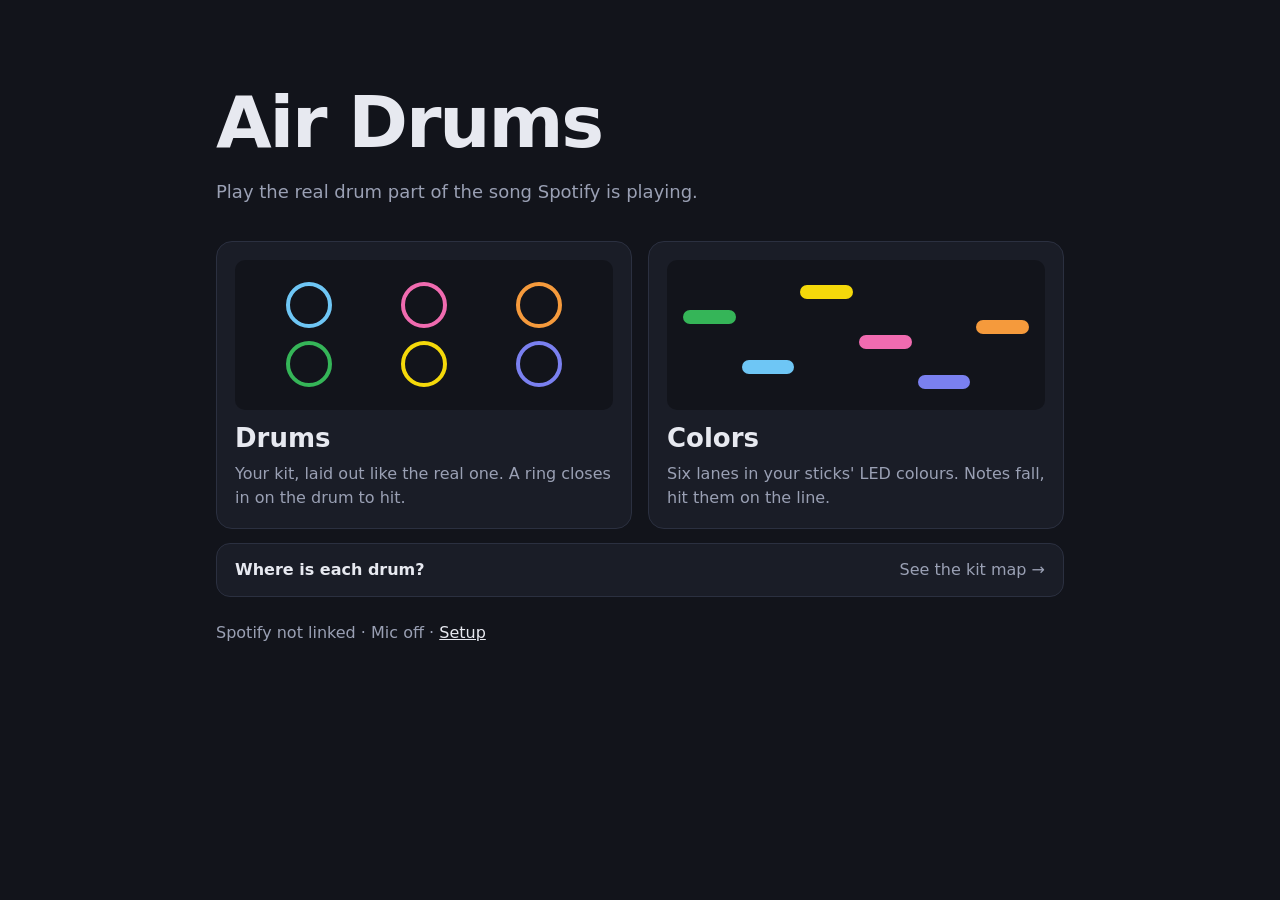
==== index.html @ b58dda04 "Add a kit map page: where each drum is A page (#/map) that shows the six stick zones as two rows of " ====
<!doctype html>
<html lang="en">
<head>
  <meta charset="utf-8">
  <meta name="viewport" content="width=device-width, initial-scale=1">
  <title>Air Drums</title>
  <meta name="description" content="Play the real drum part of the song Spotify is playing, on the Fresh 'n Rebel Air Drums.">
  <link rel="stylesheet" href="css/style.css">
</head>
<body>

<main id="menu" class="view">
  <h1>Air Drums</h1>
  <p class="lead">Play the real drum part of the song Spotify is playing.</p>
  <div class="cards">
    <a class="card" href="#/drums">
      <div class="art art-kit" aria-hidden="true">
        <i style="--c:#6ec6f5"></i><i style="--c:#f06bb0"></i><i style="--c:#f59a3c"></i>
        <i style="--c:#35b558"></i><i style="--c:#f5d90a"></i><i style="--c:#7a80f0"></i>
      </div>
      <h2>Drums</h2>
      <p>Your kit, laid out like the real one. A ring closes in on the drum to hit.</p>
    </a>
    <a class="card" href="#/colors">
      <div class="art art-lanes" aria-hidden="true">
        <i style="--c:#35b558"></i><i style="--c:#6ec6f5"></i><i style="--c:#f5d90a"></i>
        <i style="--c:#f06bb0"></i><i style="--c:#7a80f0"></i><i style="--c:#f59a3c"></i>
      </div>
      <h2>Colors</h2>
      <p>Six lanes in your sticks' LED colours. Notes fall, hit them on the line.</p>
    </a>
  </div>
  <a class="maplink" href="#/map"><b>Where is each drum?</b><span>See the kit map →</span></a>
  <p class="status"><span id="menuSpotify"></span> · <span id="menuMic"></span> · <a href="#/setup">Setup</a></p>
</main>

<main id="play" class="view" hidden>
  <header class="bar">
    <a class="back" href="#/">← Menu</a>
    <div class="song">
      <img id="art" alt="" hidden>
      <div><b id="title">No song yet</b><span id="artist"></span></div>
    </div>
    <div class="tools">
      <label>Chart <select id="chartPick" disabled></select></label>
      <label>Level <select id="difficulty" disabled></select></label>
      <span class="nudge" title="Move the notes earlier or later. Keys: [ and ]">
        Sync <button id="offDown" type="button" aria-label="Notes earlier">−</button>
        <output id="offset">0 ms</output>
        <button id="offUp" type="button" aria-label="Notes later">+</button>
      </span>
      <button id="listen" type="button" title="Listens to the song through the mic and lines the notes up with it">Sync by ear</button>
      <button id="restart" type="button">Restart</button>
      <button id="micBtn" type="button">Mic off</button>
    </div>
  </header>
  <div class="strip">
    <div class="lyrics"><p id="line"></p><p id="nextLine"></p></div>
    <div class="hud">
      <div id="score">0</div>
      <div id="combo"></div>
      <div id="acc"></div>
    </div>
  </div>
  <div class="stage">
    <canvas id="stage"></canvas>
    <p id="notice" class="notice" hidden></p>
    <form id="manual" class="manual" hidden>
      <p>Spotify isn't linked, so type a song and start the clock yourself. <a href="#/setup">Link Spotify</a> to have it follow along.</p>
      <div class="row"><input id="q" placeholder="song and artist" autocomplete="off" required><button>Find chart</button></div>
      <ul id="results"></ul>
    </form>
  </div>
  <footer class="keys">
    <span>Test keys: <kbd>Q</kbd> <kbd>W</kbd> <kbd>E</kbd> top row, <kbd>A</kbd> <kbd>S</kbd> <kbd>D</kbd> bottom row, <kbd>Z</kbd> left foot, <kbd>Space</kbd> right foot</span>
    <span><kbd>[</kbd> <kbd>]</kbd> sync</span>
    <span>Left foot flat = closed hi-hat, raised = open</span>
    <a href="#/map">Kit map</a>
    <span id="manualKeys" hidden><kbd>Enter</kbd> start / pause · <kbd>←</kbd> <kbd>→</kbd> 5 s · <kbd>Home</kbd> start over</span>
  </footer>
</main>

<main id="map" class="view" hidden>
  <a class="back" href="#/">← Menu</a>
  <h1>Kit map</h1>
  <p class="lead">Six zones in the air in front of you, two rows of three, and one pedal under each foot. The LED on the stick shows the colour of the zone it's pointing at.</p>

  <div class="mapwrap">
    <svg class="mapmain" viewBox="0 0 630 420" role="img" aria-label="The six stick zones in two rows of three, with the two foot pedals below">
      <text class="m-soft m-left" x="12" y="106.0">Stick up</text>
      <text class="m-tiny m-left" x="12" y="126.0">raised about 30°</text>
      <text class="m-soft m-left" x="12" y="230.0">Stick low</text>
      <text class="m-tiny m-left" x="12" y="250.0">pointing ahead</text>
      <text class="m-soft m-left" x="12" y="356">Feet</text>
      <text class="m-head" x="223.0" y="30">Left</text>
      <text class="m-soft" x="223.0" y="50">60° wide</text>
      <text class="m-head" x="381.0" y="30">Middle</text>
      <text class="m-soft" x="381.0" y="50">60° wide</text>
      <text class="m-head" x="539.0" y="30">Right</text>
      <text class="m-soft" x="539.0" y="50">60° wide</text>
      <g style="--c:#6ec6f5">
        <rect class="m-zone" x="150" y="64" width="146" height="112" rx="16"/>
        <text class="m-name" x="223.0" y="114">Crash</text>
        <circle class="m-led" cx="185.0" cy="141" r="6"/>
        <text class="m-soft m-left" x="197.0" y="146">light blue LED</text>
      </g>
      <g style="--c:#f06bb0">
        <rect class="m-zone" x="308" y="64" width="146" height="112" rx="16"/>
        <text class="m-name" x="381.0" y="114">Tom 2</text>
        <circle class="m-led" cx="343.0" cy="141" r="6"/>
        <text class="m-soft m-left" x="355.0" y="146">pink LED</text>
      </g>
      <g style="--c:#f59a3c">
        <rect class="m-zone" x="466" y="64" width="146" height="112" rx="16"/>
        <text class="m-name" x="539.0" y="114">Ride</text>
        <circle class="m-led" cx="501.0" cy="141" r="6"/>
        <text class="m-soft m-left" x="513.0" y="146">orange LED</text>
      </g>
      <g style="--c:#35b558">
        <rect class="m-zone" x="150" y="188" width="146" height="112" rx="16"/>
        <text class="m-name" x="223.0" y="238">Hi-Hat</text>
        <circle class="m-led" cx="185.0" cy="265" r="6"/>
        <text class="m-soft m-left" x="197.0" y="270">green LED</text>
      </g>
      <g style="--c:#f5d90a">
        <rect class="m-zone" x="308" y="188" width="146" height="112" rx="16"/>
        <text class="m-name" x="381.0" y="238">Snare</text>
        <circle class="m-led" cx="343.0" cy="265" r="6"/>
        <text class="m-soft m-left" x="355.0" y="270">yellow LED</text>
      </g>
      <g style="--c:#7a80f0">
        <rect class="m-zone" x="466" y="188" width="146" height="112" rx="16"/>
        <text class="m-name" x="539.0" y="238">Floor Drum</text>
        <circle class="m-led" cx="501.0" cy="265" r="6"/>
        <text class="m-soft m-left" x="513.0" y="270">purple LED</text>
      </g>
      <g style="--c:#35b558">
        <rect class="m-zone" x="150" y="326" width="225.0" height="62" rx="31"/>
        <text class="m-name m-small" x="262.5" y="353">Hi-hat pedal</text>
        <text class="m-soft" x="262.5" y="373">left foot</text>
      </g>
      <g style="--c:#e9e9ee">
        <rect class="m-zone" x="387.0" y="326" width="225.0" height="62" rx="31"/>
        <text class="m-name m-small" x="499.5" y="353">Bass drum</text>
        <text class="m-soft" x="499.5" y="373">right foot</text>
      </g>
      <text class="m-tiny" x="381.0" y="414">You stand here, facing the middle column.</text>
    </svg>

    <div class="mapside">
      <figure>
        <svg viewBox="0 0 240 170" role="img" aria-label="Side view: the stick low for the bottom row, raised about 30 degrees for the top row">
          <line class="m-stick" x1="34" y1="128" x2="204" y2="128"/>
          <line class="m-stick" x1="34" y1="128" x2="181" y2="43"/>
          <path class="m-arc" d="M 114 128 A 80 80 0 0 0 103.3 88"/>
          <text class="m-soft" x="132" y="110">30°</text>
          <circle class="m-you" cx="34" cy="128" r="7"/>
          <text class="m-tiny m-left" x="140" y="34">top row</text>
          <text class="m-tiny m-left" x="150" y="150">bottom row</text>
        </svg>
        <figcaption>From the side. Same spot, stick up or low.</figcaption>
      </figure>
      <figure>
        <svg viewBox="0 0 240 150" role="img" aria-label="Top view: left, middle and right, each 60 degrees wide">
          <path class="m-sector" style="--c:#35b558" d="M120 132 L20 132 A100 100 0 0 1 70 45.4 Z"/>
          <path class="m-sector" style="--c:#f5d90a" d="M120 132 L70 45.4 A100 100 0 0 1 170 45.4 Z"/>
          <path class="m-sector" style="--c:#7a80f0" d="M120 132 L170 45.4 A100 100 0 0 1 220 132 Z"/>
          <text class="m-soft" x="62" y="106">left</text>
          <text class="m-soft" x="120" y="78">middle</text>
          <text class="m-soft" x="178" y="106">right</text>
          <circle class="m-you" cx="120" cy="132" r="7"/>
        </svg>
        <figcaption>From above. Three slices, 60° each.</figcaption>
      </figure>
    </div>
  </div>

  <ul class="mapnotes">
    <li><b>Red LED</b> means the stick is out of range. Bring it back into one of the six zones.</li>
    <li><b>Left foot</b> is the hi-hat pedal. Putting it down plays the hi-hat. Where it rests changes the stick's Hi-Hat zone: foot flat is a closed hi-hat, foot raised is an open one.</li>
    <li><b>Right foot</b> is the bass drum. Raise it, then put it down flat.</li>
    <li>The <a href="#/drums">Drums</a> page uses this same layout. The <a href="#/colors">Colors</a> page uses the LED colours.</li>
  </ul>
</main>

<main id="setup" class="view" hidden>
  <a class="back" href="#/">← Menu</a>
  <h1>Setup</h1>

  <section>
    <h2>1. Spotify</h2>
    <p>Spotify only lets a hobby app have a few users, so you use your own free app (the one you made for minitype works).</p>
    <ol>
      <li>Open <a href="https://developer.spotify.com/dashboard" target="_blank" rel="noopener">developer.spotify.com/dashboard</a> and open your app (or create one, Web API).</li>
      <li>Add this redirect URI to it: <code id="redirect"></code> <button id="copyRedirect" type="button">Copy</button></li>
      <li>Paste the app's client ID here:</li>
    </ol>
    <div class="row">
      <input id="clientId" placeholder="spotify client id" autocomplete="off" spellcheck="false">
      <button id="link" type="button">Link Spotify</button>
      <button id="unlink" type="button" hidden>Unlink</button>
    </div>
    <p id="spotifyState" class="state"></p>
  </section>

  <section>
    <h2>2. Microphone</h2>
    <p>The sticks only talk to the speaker, so the site listens for your hits. Put the mic near the Air Drums speaker.</p>
    <div class="row"><button id="micToggle" type="button">Turn mic on</button><span id="micState" class="state"></span></div>
    <div class="meter" aria-hidden="true"><div id="level"></div><div id="mark"></div></div>
    <label class="slider">Only sounds louder than this count as hits
      <input id="threshold" type="range" min="-60" max="-5" step="1">
      <output id="thresholdOut"></output>
    </label>
    <p id="lastHit" class="state">Hit a drum to see how loud it comes in.</p>
    <p class="hint">Music from the same speaker also reaches the mic. Turn the music down until it stays under the line and only your hits go over it, or play the music on headphones.</p>
  </section>

  <section>
    <h2>3. Teach it your drums <span class="soft">(optional)</span></h2>
    <p>Without this it scores your timing. With it, it also checks you hit the right drum. Pick a drum, then hit it 4 times.</p>
    <div id="teach" class="teach"></div>
    <div class="row"><button id="forget" type="button">Forget all</button><span id="teachState" class="state"></span></div>
  </section>
</main>

<script type="module" src="js/main.js"></script>
</body>
</html>
---- css/style.css ----
:root {
  --bg: #12141b;
  --panel: #1a1d27;
  --line: #2b3040;
  --text: #e7e9f0;
  --soft: #9aa0b4;
  --accent: #f5d90a;
  color-scheme: dark;
}

* { box-sizing: border-box; }

html, body { height: 100%; }

body {
  margin: 0;
  background: var(--bg);
  color: var(--text);
  font: 16px/1.5 system-ui, -apple-system, "Segoe UI", sans-serif;
}

a { color: var(--text); }
h1, h2 { line-height: 1.15; margin: 0; text-wrap: balance; }
p { margin: 0; }
[hidden] { display: none !important; }

button, select, input {
  font: inherit;
  color: var(--text);
  background: var(--panel);
  border: 1px solid var(--line);
  border-radius: 8px;
  padding: 6px 12px;
}
button { cursor: pointer; }
button:hover, select:hover { border-color: var(--soft); }
button:disabled, select:disabled { opacity: 0.45; cursor: default; }
button.on { background: var(--accent); border-color: var(--accent); color: #14151a; }
:focus-visible { outline: 2px solid var(--accent); outline-offset: 2px; }

kbd {
  font: 12px ui-monospace, Consolas, monospace;
  border: 1px solid var(--line);
  border-bottom-width: 2px;
  border-radius: 5px;
  padding: 1px 6px;
  background: var(--panel);
}

code {
  font: 14px ui-monospace, Consolas, monospace;
  background: var(--panel);
  border: 1px solid var(--line);
  border-radius: 6px;
  padding: 2px 8px;
  overflow-wrap: anywhere;
}

.back { text-decoration: none; color: var(--soft); white-space: nowrap; }
.back:hover { color: var(--text); }
.soft { color: var(--soft); font-weight: 400; }

/* ---- menu ---- */

#menu {
  min-height: 100%;
  max-width: 880px;
  margin: 0 auto;
  padding: 9vh 16px 40px;
  display: flex;
  flex-direction: column;
  gap: 14px;
}
#menu h1 { font-size: clamp(40px, 8vw, 72px); letter-spacing: -0.03em; }
.lead { color: var(--soft); font-size: 18px; }

.cards {
  display: grid;
  grid-template-columns: repeat(auto-fit, minmax(260px, 1fr));
  gap: 16px;
  margin-top: 22px;
}
.card {
  display: flex;
  flex-direction: column;
  gap: 8px;
  padding: 18px;
  background: var(--panel);
  border: 1px solid var(--line);
  border-radius: 16px;
  text-decoration: none;
  transition: border-color 0.15s, transform 0.15s;
}
.card:hover { border-color: var(--soft); transform: translateY(-2px); }
.card h2 { font-size: 26px; }
.card p { color: var(--soft); }

.art {
  height: 150px;
  border-radius: 10px;
  background: var(--bg);
  margin-bottom: 6px;
  display: grid;
  padding: 16px;
}
.art-kit { grid-template-columns: repeat(3, 1fr); place-items: center; }
.art-kit i { width: 46px; height: 46px; border-radius: 50%; border: 4px solid var(--c); }
.art-lanes { grid-template-columns: repeat(6, 1fr); gap: 6px; align-items: end; }
.art-lanes i { height: 14px; border-radius: 7px; background: var(--c); }
.art-lanes i:nth-child(1) { margin-bottom: 70px; }
.art-lanes i:nth-child(2) { margin-bottom: 20px; }
.art-lanes i:nth-child(3) { margin-bottom: 95px; }
.art-lanes i:nth-child(4) { margin-bottom: 45px; }
.art-lanes i:nth-child(5) { margin-bottom: 5px; }
.art-lanes i:nth-child(6) { margin-bottom: 60px; }

.maplink {
  display: flex;
  flex-wrap: wrap;
  justify-content: space-between;
  gap: 4px 16px;
  padding: 14px 18px;
  background: var(--panel);
  border: 1px solid var(--line);
  border-radius: 14px;
  text-decoration: none;
}
.maplink:hover { border-color: var(--soft); }
.maplink span { color: var(--soft); }

.status { color: var(--soft); margin-top: 10px; }

/* ---- kit map ---- */

#map { max-width: 980px; margin: 0 auto; padding: 24px 16px 60px; display: flex; flex-direction: column; gap: 16px; }
#map h1 { font-size: 40px; }
.mapwrap {
  display: flex;
  flex-wrap: wrap;
  gap: 16px;
  align-items: flex-start;
  background: var(--panel);
  border: 1px solid var(--line);
  border-radius: 16px;
  padding: 16px;
}
.mapmain { flex: 3 1 420px; min-width: 0; height: auto; }
.mapside { flex: 1 1 200px; display: flex; flex-wrap: wrap; gap: 12px; }
.mapside figure { margin: 0; flex: 1 1 180px; background: var(--bg); border-radius: 12px; padding: 10px; }
.mapside svg { width: 100%; height: auto; display: block; }
.mapside figcaption { color: var(--soft); font-size: 13px; text-align: center; text-wrap: balance; }
.mapnotes { margin: 0; padding-left: 20px; display: flex; flex-direction: column; gap: 6px; color: var(--soft); }
.mapnotes b { color: var(--text); }

#map svg text { font-family: system-ui, -apple-system, "Segoe UI", sans-serif; text-anchor: middle; }
#map svg .m-left { text-anchor: start; }
.m-zone { fill: color-mix(in srgb, var(--c) 14%, var(--bg)); stroke: var(--c); stroke-width: 3; }
.m-name { fill: var(--text); font-size: 20px; font-weight: 700; }
.m-small { font-size: 17px; }
.m-head { fill: var(--text); font-size: 16px; font-weight: 600; }
.m-soft { fill: var(--soft); font-size: 14px; }
.m-tiny { fill: var(--soft); font-size: 12px; }
.m-led { fill: var(--c); }
.m-stick { stroke: var(--text); stroke-width: 5; stroke-linecap: round; }
.m-arc { fill: none; stroke: var(--accent); stroke-width: 2; }
.m-you { fill: var(--accent); }
.m-sector { fill: color-mix(in srgb, var(--c) 22%, var(--bg)); stroke: var(--line); stroke-width: 1.5; }

/* ---- play ---- */

#play { height: 100%; display: flex; flex-direction: column; }

.bar {
  display: flex;
  flex-wrap: wrap;
  align-items: center;
  gap: 8px 18px;
  padding: 10px 16px;
  border-bottom: 1px solid var(--line);
}
.song { display: flex; align-items: center; gap: 10px; min-width: 0; flex: 1 1 200px; }
.song img { width: 40px; height: 40px; border-radius: 6px; }
.song div { display: flex; flex-direction: column; min-width: 0; line-height: 1.25; }
.song b, .song span { white-space: nowrap; overflow: hidden; text-overflow: ellipsis; }
.song span { color: var(--soft); font-size: 14px; }

.tools { display: flex; flex-wrap: wrap; align-items: center; gap: 8px 12px; font-size: 14px; }
.tools label { color: var(--soft); display: flex; align-items: center; gap: 6px; }
.tools select { max-width: 210px; }
.nudge { color: var(--soft); display: flex; align-items: center; gap: 6px; }
.nudge button { padding: 4px 10px; }
.nudge output { color: var(--text); min-width: 66px; text-align: center; font-variant-numeric: tabular-nums; }

.stage { position: relative; flex: 1; min-height: 0; }
#stage { position: absolute; inset: 0; width: 100%; height: 100%; display: block; }

.strip {
  display: flex;
  justify-content: space-between;
  align-items: flex-start;
  gap: 16px;
  min-height: 76px;
  padding: 10px 16px 0;
}

.hud { text-align: right; font-variant-numeric: tabular-nums; white-space: nowrap; }
#score { font-size: 34px; font-weight: 700; line-height: 1; }
#combo { color: var(--accent); font-weight: 600; display: inline; margin-right: 10px; }
#acc { color: var(--soft); font-size: 14px; display: inline; }

.lyrics { min-width: 0; }
#line { font-size: 20px; font-weight: 600; white-space: nowrap; overflow: hidden; text-overflow: ellipsis; }
#nextLine { color: var(--soft); font-size: 15px; white-space: nowrap; overflow: hidden; text-overflow: ellipsis; }

.notice {
  position: absolute;
  left: 50%;
  top: 42%;
  transform: translate(-50%, -50%);
  max-width: min(90%, 560px);
  padding: 12px 18px;
  background: var(--panel);
  border: 1px solid var(--line);
  border-radius: 12px;
  text-align: center;
  text-wrap: balance;
}

.manual {
  position: absolute;
  left: 50%;
  top: 14%;
  transform: translateX(-50%);
  width: min(92%, 560px);
  padding: 16px;
  background: var(--panel);
  border: 1px solid var(--line);
  border-radius: 14px;
  display: flex;
  flex-direction: column;
  gap: 10px;
}
.manual p { color: var(--soft); font-size: 14px; }
.manual ul { list-style: none; margin: 0; padding: 0; display: flex; flex-direction: column; gap: 6px; max-height: 40vh; overflow: auto; }
.manual li button { width: 100%; text-align: left; }
.manual li small { color: var(--soft); }

.row { display: flex; flex-wrap: wrap; align-items: center; gap: 8px; }
.row input { flex: 1 1 220px; min-width: 0; }

.keys {
  display: flex;
  flex-wrap: wrap;
  gap: 4px 22px;
  padding: 8px 16px;
  border-top: 1px solid var(--line);
  color: var(--soft);
  font-size: 13px;
}

/* ---- setup ---- */

#setup { max-width: 720px; margin: 0 auto; padding: 24px 16px 60px; display: flex; flex-direction: column; gap: 18px; }
#setup h1 { font-size: 40px; }
#setup section {
  background: var(--panel);
  border: 1px solid var(--line);
  border-radius: 14px;
  padding: 18px;
  display: flex;
  flex-direction: column;
  gap: 10px;
}
#setup section input, #setup section button { background: var(--bg); }
#setup h2 { font-size: 20px; }
#setup ol { margin: 0; padding-left: 20px; display: flex; flex-direction: column; gap: 6px; }
.state { color: var(--soft); font-size: 14px; }
.hint { color: var(--soft); font-size: 14px; }

.meter { position: relative; height: 14px; background: var(--bg); border: 1px solid var(--line); border-radius: 7px; overflow: hidden; }
#level { height: 100%; width: 0; background: #35b558; transition: width 0.06s linear; }
#mark { position: absolute; top: 0; bottom: 0; width: 2px; background: var(--accent); }
.slider { display: grid; grid-template-columns: 1fr auto; gap: 4px 10px; align-items: center; font-size: 14px; color: var(--soft); }
.slider input { grid-column: 1; padding: 0; }
.slider output { color: var(--text); font-variant-numeric: tabular-nums; }

.teach { display: flex; flex-wrap: wrap; gap: 8px; }
.teach button { border-left: 6px solid var(--c); display: flex; align-items: center; gap: 8px; }
.teach button.done::after { content: "✓"; color: #35b558; }
.teach button.busy { border-color: var(--accent); border-left-color: var(--c); }

@media (prefers-reduced-motion: reduce) {
  .card, #level { transition: none; }
}
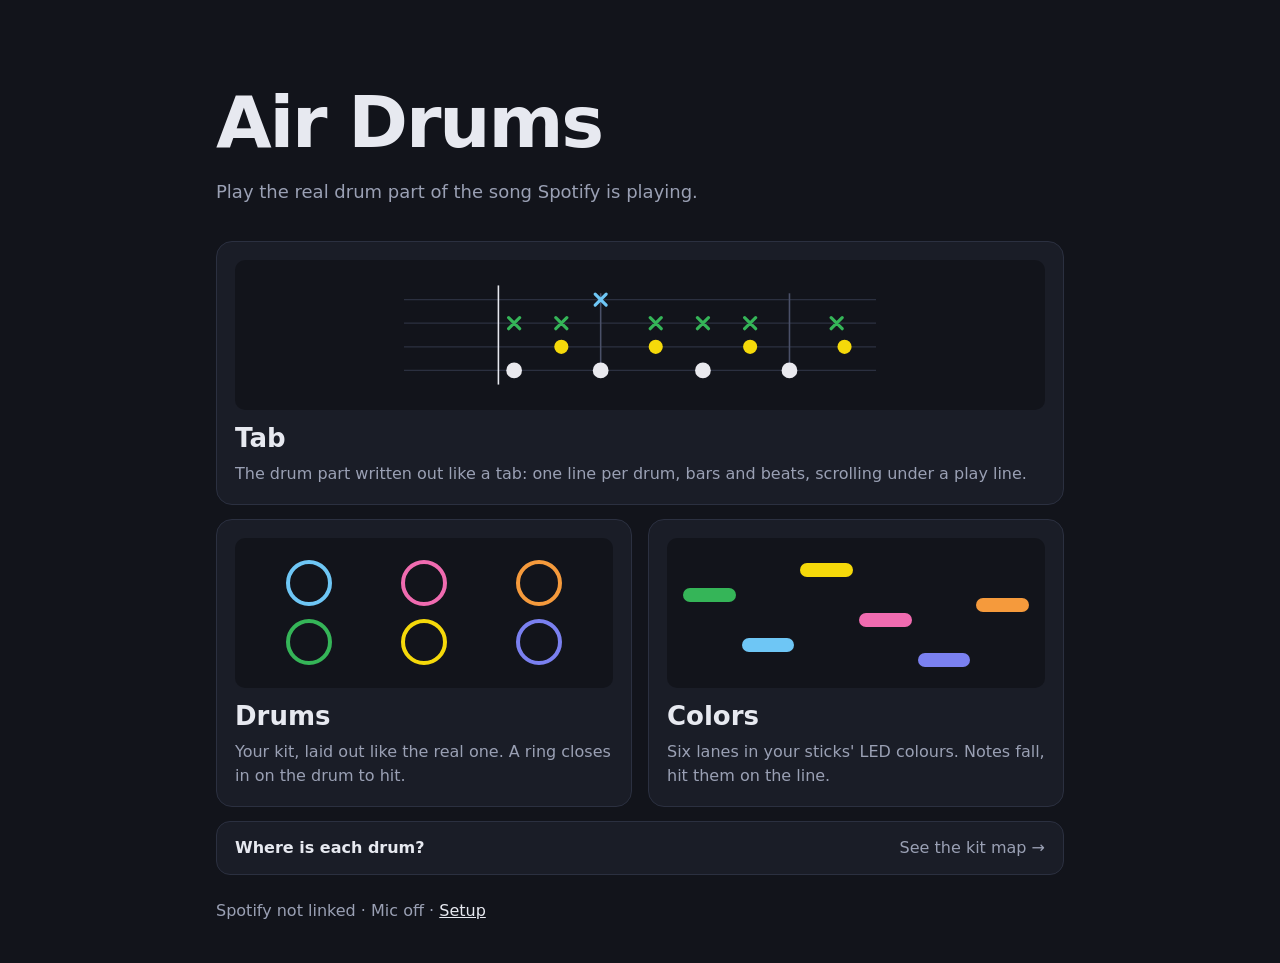
==== commit 18131b97: "Add the Tab page and make it the main mode A scrolling drum tab: one line per drum (crash, ride, hi-" ====
--- a/index.html
+++ b/index.html
@@ -12,6 +12,24 @@
 <main id="menu" class="view">
   <h1>Air Drums</h1>
   <p class="lead">Play the real drum part of the song Spotify is playing.</p>
+  <a class="card card-main" href="#/tab">
+    <svg class="art art-tab" viewBox="0 0 600 150" aria-hidden="true">
+      <g stroke="#2b3040" stroke-width="1.5">
+        <line x1="0" y1="30" x2="600" y2="30"/><line x1="0" y1="60" x2="600" y2="60"/>
+        <line x1="0" y1="90" x2="600" y2="90"/><line x1="0" y1="120" x2="600" y2="120"/>
+      </g>
+      <g stroke="#4a5068" stroke-width="2"><line x1="250" y1="22" x2="250" y2="128"/><line x1="490" y1="22" x2="490" y2="128"/></g>
+      <line x1="120" y1="12" x2="120" y2="138" stroke="#e7e9f0" stroke-width="2"/>
+      <g stroke="#6ec6f5" stroke-width="4" stroke-linecap="round"><path d="M243 23l14 14M257 23l-14 14"/></g>
+      <g stroke="#35b558" stroke-width="4" stroke-linecap="round">
+        <path d="M133 53l14 14M147 53l-14 14M193 53l14 14M207 53l-14 14M313 53l14 14M327 53l-14 14M373 53l14 14M387 53l-14 14M433 53l14 14M447 53l-14 14M543 53l14 14M557 53l-14 14"/>
+      </g>
+      <g fill="#f5d90a"><circle cx="200" cy="90" r="9"/><circle cx="320" cy="90" r="9"/><circle cx="440" cy="90" r="9"/><circle cx="560" cy="90" r="9"/></g>
+      <g fill="#e9e9ee"><circle cx="140" cy="120" r="10"/><circle cx="250" cy="120" r="10"/><circle cx="380" cy="120" r="10"/><circle cx="490" cy="120" r="10"/></g>
+    </svg>
+    <h2>Tab</h2>
+    <p>The drum part written out like a tab: one line per drum, bars and beats, scrolling under a play line.</p>
+  </a>
   <div class="cards">
     <a class="card" href="#/drums">
       <div class="art art-kit" aria-hidden="true">
@@ -46,7 +64,7 @@
       <label>Level <select id="difficulty" disabled></select></label>
       <span class="nudge" title="Move the notes earlier or later. Keys: [ and ]">
         Sync <button id="offDown" type="button" aria-label="Notes earlier">−</button>
-        <output id="offset">0 ms</output>
+        <output id="offset" title="Click to go back to the automatic line-up">0 ms</output>
         <button id="offUp" type="button" aria-label="Notes later">+</button>
       </span>
       <button id="listen" type="button" title="Listens to the song through the mic and lines the notes up with it">Sync by ear</button>
@@ -74,7 +92,7 @@
   <footer class="keys">
     <span>Test keys: <kbd>Q</kbd> <kbd>W</kbd> <kbd>E</kbd> top row, <kbd>A</kbd> <kbd>S</kbd> <kbd>D</kbd> bottom row, <kbd>Z</kbd> left foot, <kbd>Space</kbd> right foot</span>
     <span><kbd>[</kbd> <kbd>]</kbd> sync</span>
-    <span>Left foot flat = closed hi-hat, raised = open</span>
+    <span>Open hi-hat (left foot up): a ring over the cross, hollow, or dashed</span>
     <a href="#/map">Kit map</a>
     <span id="manualKeys" hidden><kbd>Enter</kbd> start / pause · <kbd>←</kbd> <kbd>→</kbd> 5 s · <kbd>Home</kbd> start over</span>
   </footer>
--- a/css/style.css
+++ b/css/style.css
@@ -78,8 +78,10 @@
   display: grid;
   grid-template-columns: repeat(auto-fit, minmax(260px, 1fr));
   gap: 16px;
-  margin-top: 22px;
-}
+}
+.card-main { margin-top: 22px; border-color: var(--soft); }
+.card-main h2 { font-size: 32px; }
+.art-tab { display: block; width: 100%; height: auto; aspect-ratio: 4 / 1; padding: 0; }
 .card {
   display: flex;
   flex-direction: column;
@@ -189,7 +191,7 @@
 .tools select { max-width: 210px; }
 .nudge { color: var(--soft); display: flex; align-items: center; gap: 6px; }
 .nudge button { padding: 4px 10px; }
-.nudge output { color: var(--text); min-width: 66px; text-align: center; font-variant-numeric: tabular-nums; }
+.nudge output { color: var(--text); min-width: 150px; text-align: center; font-variant-numeric: tabular-nums; cursor: pointer; }
 
 .stage { position: relative; flex: 1; min-height: 0; }
 #stage { position: absolute; inset: 0; width: 100%; height: 100%; display: block; }
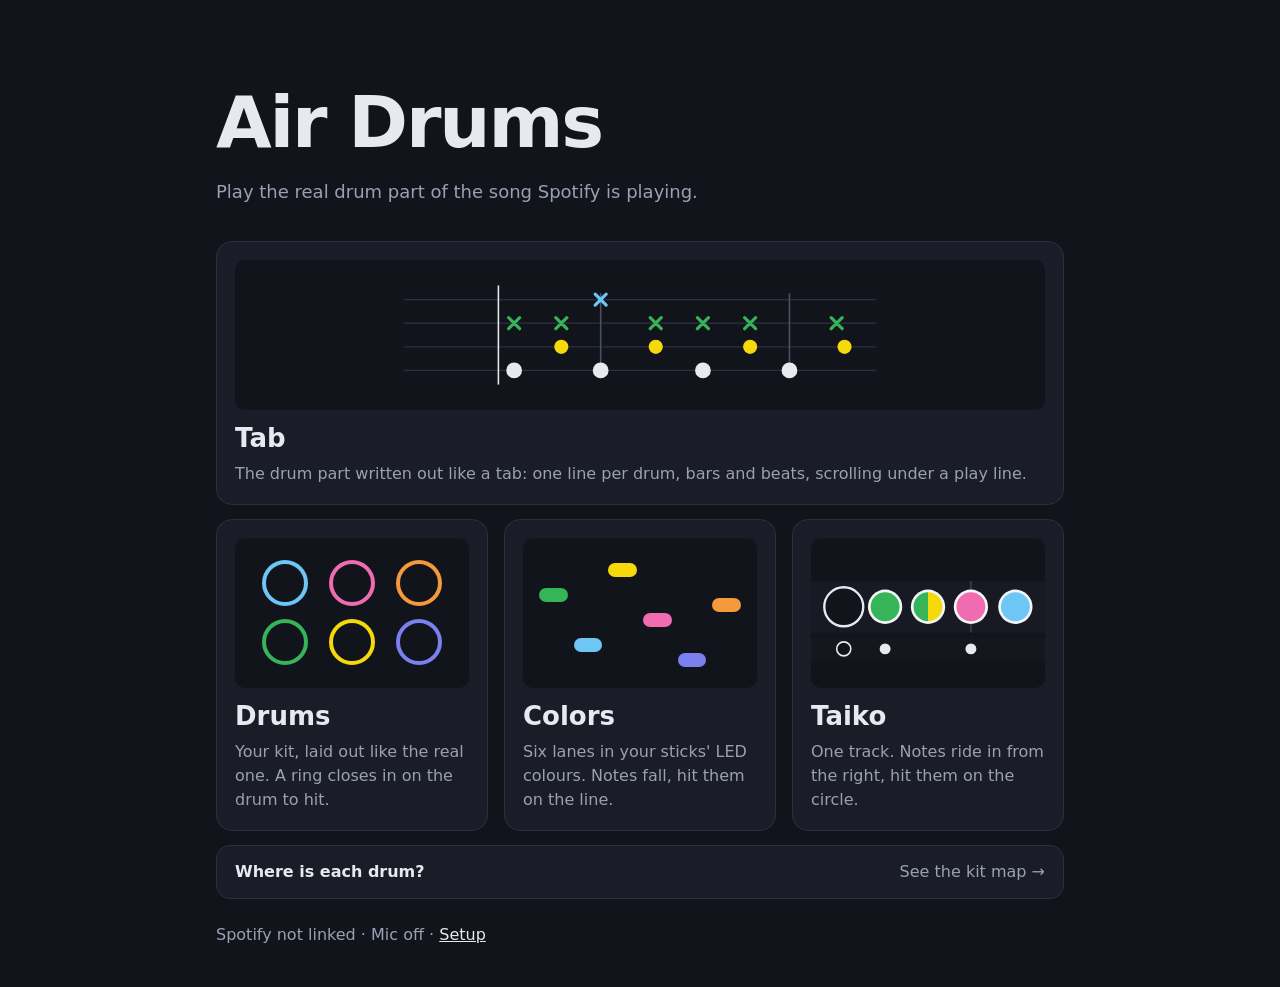
==== commit 7b7c15da: "Add a taiko page One track, like a taiko game: notes ride in from the right and are hit on a circle." ====
--- a/index.html
+++ b/index.html
@@ -47,6 +47,23 @@
       <h2>Colors</h2>
       <p>Six lanes in your sticks' LED colours. Notes fall, hit them on the line.</p>
     </a>
+    <a class="card" href="#/taiko">
+      <svg class="art art-taiko" viewBox="0 0 300 150" aria-hidden="true">
+        <rect x="0" y="34" width="300" height="66" fill="#171a22"/>
+        <rect x="0" y="108" width="300" height="26" fill="#14171e"/>
+        <line x1="205" y1="34" x2="205" y2="100" stroke="#3a4054" stroke-width="2"/>
+        <circle cx="42" cy="67" r="25" fill="#12141b" stroke="#e7e9f0" stroke-width="3"/>
+        <circle cx="42" cy="121" r="9" fill="#12141b" stroke="#e7e9f0" stroke-width="2"/>
+        <g fill="#f4f5f8"><circle cx="262" cy="67" r="22"/><circle cx="205" cy="67" r="22"/><circle cx="150" cy="67" r="22"/><circle cx="95" cy="67" r="22"/></g>
+        <circle cx="262" cy="67" r="18.5" fill="#6ec6f5"/>
+        <circle cx="205" cy="67" r="18.5" fill="#f06bb0"/>
+        <path d="M150 48.5a18.5 18.5 0 0 0 0 37z" fill="#35b558"/><path d="M150 48.5a18.5 18.5 0 0 1 0 37z" fill="#f5d90a"/>
+        <circle cx="95" cy="67" r="18.5" fill="#35b558"/>
+        <g fill="#e9e9ee"><circle cx="95" cy="121" r="7"/><circle cx="205" cy="121" r="7"/></g>
+      </svg>
+      <h2>Taiko</h2>
+      <p>One track. Notes ride in from the right, hit them on the circle.</p>
+    </a>
   </div>
   <a class="maplink" href="#/map"><b>Where is each drum?</b><span>See the kit map →</span></a>
   <p class="status"><span id="menuSpotify"></span> · <span id="menuMic"></span> · <a href="#/setup">Setup</a></p>
@@ -67,7 +84,7 @@
         <output id="offset" title="Click to go back to the automatic line-up">0 ms</output>
         <button id="offUp" type="button" aria-label="Notes later">+</button>
       </span>
-      <button id="listen" type="button" title="Listens to the song through the mic and lines the notes up with it">Sync by ear</button>
+      <button id="listen" type="button" title="With the mic on the notes line up with the song by themselves. Press this when they are far off: it searches wider.">Sync by ear</button>
       <button id="restart" type="button">Restart</button>
       <button id="micBtn" type="button">Mic off</button>
     </div>
@@ -92,7 +109,7 @@
   <footer class="keys">
     <span>Test keys: <kbd>Q</kbd> <kbd>W</kbd> <kbd>E</kbd> top row, <kbd>A</kbd> <kbd>S</kbd> <kbd>D</kbd> bottom row, <kbd>Z</kbd> left foot, <kbd>Space</kbd> right foot</span>
     <span><kbd>[</kbd> <kbd>]</kbd> sync</span>
-    <span>Open hi-hat (left foot up): a ring over the cross, hollow, or dashed</span>
+    <span>Open hi-hat (left foot up): a ring over the note, hollow, or dashed</span>
     <a href="#/map">Kit map</a>
     <span id="manualKeys" hidden><kbd>Enter</kbd> start / pause · <kbd>←</kbd> <kbd>→</kbd> 5 s · <kbd>Home</kbd> start over</span>
   </footer>
@@ -197,7 +214,7 @@
     <li><b>Red LED</b> means the stick is out of range. Bring it back into one of the six zones.</li>
     <li><b>Left foot</b> is the hi-hat pedal. Putting it down plays the hi-hat. Where it rests changes the stick's Hi-Hat zone: foot flat is a closed hi-hat, foot raised is an open one.</li>
     <li><b>Right foot</b> is the bass drum. Raise it, then put it down flat.</li>
-    <li>The <a href="#/drums">Drums</a> page uses this same layout. The <a href="#/colors">Colors</a> page uses the LED colours.</li>
+    <li>The <a href="#/drums">Drums</a> page uses this same layout. The <a href="#/colors">Colors</a> and <a href="#/taiko">Taiko</a> pages use the LED colours.</li>
   </ul>
 </main>
 
@@ -242,6 +259,18 @@
   </section>
 </main>
 
+<script>
+  // Always run the newest files (see sw.js). The first time a browser gets the
+  // worker, reload once so the scripts come through it - but not in the middle
+  // of a Spotify login, which comes back with ?code= in the address.
+  if ('serviceWorker' in navigator) {
+    const first = !navigator.serviceWorker.controller;
+    navigator.serviceWorker.register('sw.js').catch(() => {});
+    if (first && !/[?&](code|error)=/.test(location.search)) {
+      navigator.serviceWorker.addEventListener('controllerchange', () => location.reload(), { once: true });
+    }
+  }
+</script>
 <script type="module" src="js/main.js"></script>
 </body>
 </html>
--- a/css/style.css
+++ b/css/style.css
@@ -107,6 +107,7 @@
 }
 .art-kit { grid-template-columns: repeat(3, 1fr); place-items: center; }
 .art-kit i { width: 46px; height: 46px; border-radius: 50%; border: 4px solid var(--c); }
+.art-taiko { display: block; width: 100%; padding: 0; }
 .art-lanes { grid-template-columns: repeat(6, 1fr); gap: 6px; align-items: end; }
 .art-lanes i { height: 14px; border-radius: 7px; background: var(--c); }
 .art-lanes i:nth-child(1) { margin-bottom: 70px; }
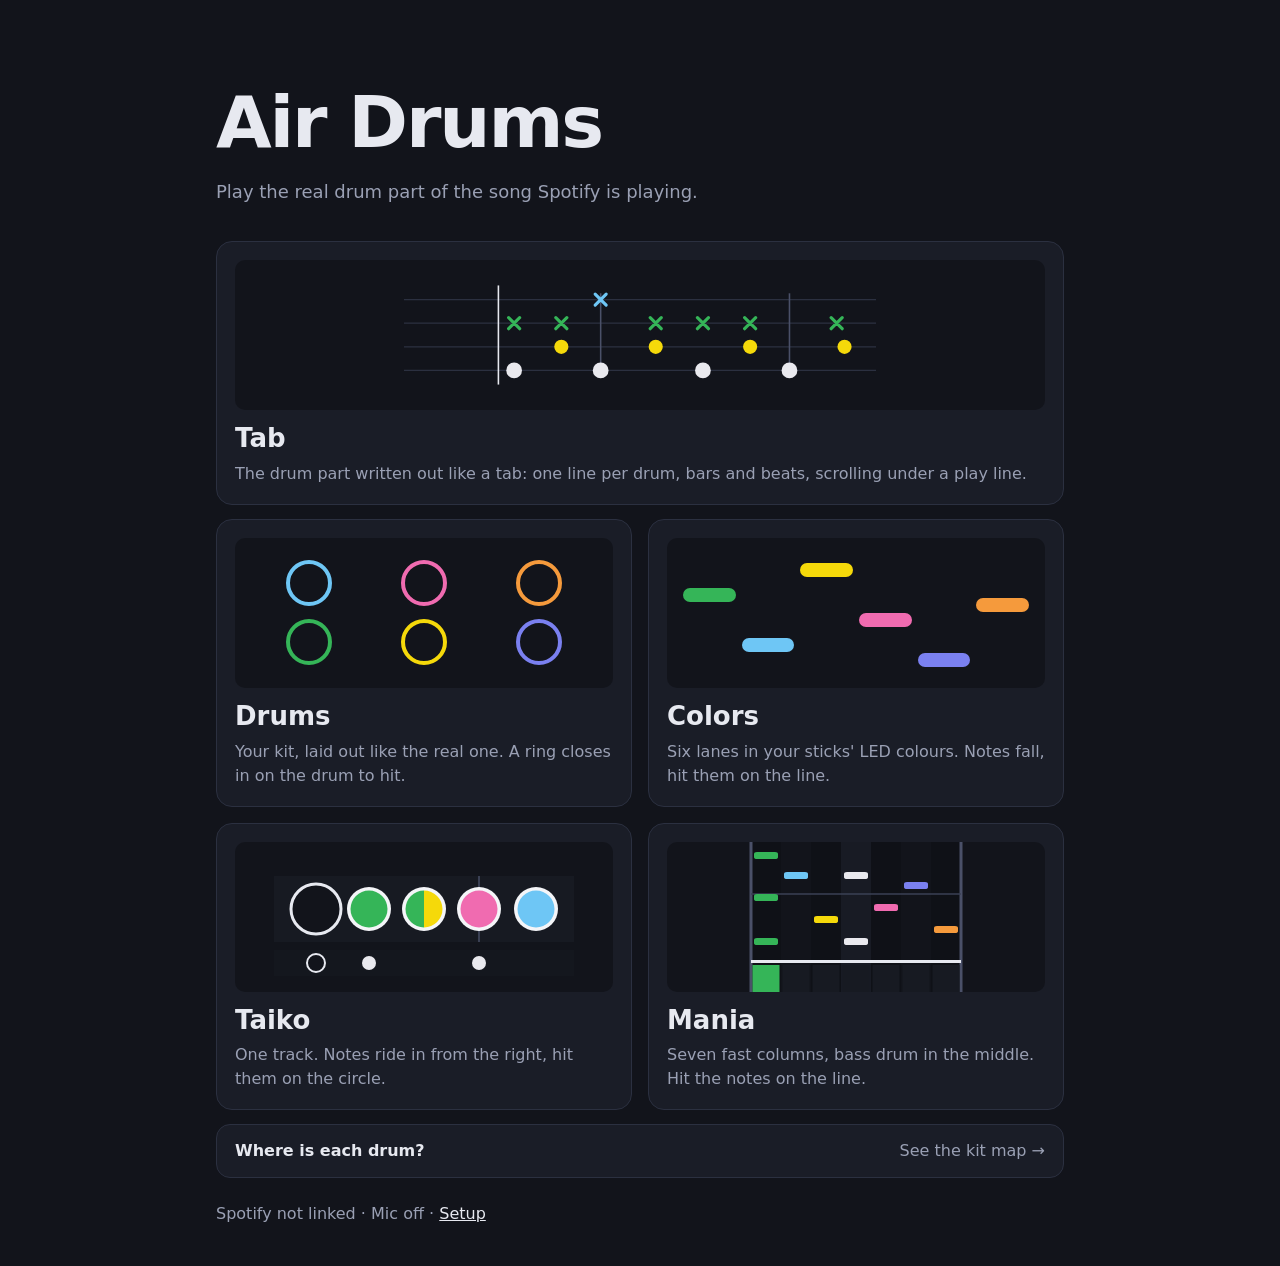
==== commit 28f5251b: "Add a mania page Seven narrow columns, like a 7-key mania game: three stick zones a side and the bas" ====
--- a/index.html
+++ b/index.html
@@ -64,6 +64,34 @@
       <h2>Taiko</h2>
       <p>One track. Notes ride in from the right, hit them on the circle.</p>
     </a>
+    <a class="card" href="#/mania">
+      <svg class="art art-mania" viewBox="0 0 300 150" aria-hidden="true">
+        <g transform="translate(-75 0) scale(1.5 1)">
+        <g>
+          <rect x="80" y="0" width="20" height="150" fill="#0f1117"/><rect x="100" y="0" width="20" height="150" fill="#12141b"/>
+          <rect x="120" y="0" width="20" height="150" fill="#0f1117"/><rect x="140" y="0" width="20" height="150" fill="#181b24"/>
+          <rect x="160" y="0" width="20" height="150" fill="#0f1117"/><rect x="180" y="0" width="20" height="150" fill="#12141b"/>
+          <rect x="200" y="0" width="20" height="150" fill="#0f1117"/>
+        </g>
+        <g stroke="#4a5068" stroke-width="2"><line x1="80" y1="0" x2="80" y2="150"/><line x1="220" y1="0" x2="220" y2="150"/></g>
+        <line x1="80" y1="52" x2="220" y2="52" stroke="#3a4054" stroke-width="1.5"/>
+        <rect x="82" y="96" width="16" height="7" rx="2" fill="#35b558"/><rect x="82" y="52" width="16" height="7" rx="2" fill="#35b558"/>
+        <rect x="82" y="10" width="16" height="7" rx="2" fill="#35b558"/><rect x="102" y="30" width="16" height="7" rx="2" fill="#6ec6f5"/>
+        <rect x="122" y="74" width="16" height="7" rx="2" fill="#f5d90a"/><rect x="142" y="96" width="16" height="7" rx="2" fill="#e9e9ee"/>
+        <rect x="142" y="30" width="16" height="7" rx="2" fill="#e9e9ee"/><rect x="162" y="62" width="16" height="7" rx="2" fill="#f06bb0"/>
+        <rect x="182" y="40" width="16" height="7" rx="2" fill="#7a80f0"/><rect x="202" y="84" width="16" height="7" rx="2" fill="#f59a3c"/>
+        <rect x="80" y="118" width="140" height="3" fill="#e7e9f0"/>
+        <g>
+          <rect x="81" y="123" width="18" height="27" fill="#35b558"/><rect x="101" y="123" width="18" height="27" fill="#171a22"/>
+          <rect x="121" y="123" width="18" height="27" fill="#171a22"/><rect x="141" y="123" width="18" height="27" fill="#171a22"/>
+          <rect x="161" y="123" width="18" height="27" fill="#171a22"/><rect x="181" y="123" width="18" height="27" fill="#171a22"/>
+          <rect x="201" y="123" width="18" height="27" fill="#171a22"/>
+        </g>
+        </g>
+      </svg>
+      <h2>Mania</h2>
+      <p>Seven fast columns, bass drum in the middle. Hit the notes on the line.</p>
+    </a>
   </div>
   <a class="maplink" href="#/map"><b>Where is each drum?</b><span>See the kit map →</span></a>
   <p class="status"><span id="menuSpotify"></span> · <span id="menuMic"></span> · <a href="#/setup">Setup</a></p>
@@ -214,7 +242,7 @@
     <li><b>Red LED</b> means the stick is out of range. Bring it back into one of the six zones.</li>
     <li><b>Left foot</b> is the hi-hat pedal. Putting it down plays the hi-hat. Where it rests changes the stick's Hi-Hat zone: foot flat is a closed hi-hat, foot raised is an open one.</li>
     <li><b>Right foot</b> is the bass drum. Raise it, then put it down flat.</li>
-    <li>The <a href="#/drums">Drums</a> page uses this same layout. The <a href="#/colors">Colors</a> and <a href="#/taiko">Taiko</a> pages use the LED colours.</li>
+    <li>The <a href="#/drums">Drums</a> page uses this same layout. The <a href="#/colors">Colors</a>, <a href="#/taiko">Taiko</a> and <a href="#/mania">Mania</a> pages use the LED colours.</li>
   </ul>
 </main>
 
--- a/css/style.css
+++ b/css/style.css
@@ -76,7 +76,7 @@
 
 .cards {
   display: grid;
-  grid-template-columns: repeat(auto-fit, minmax(260px, 1fr));
+  grid-template-columns: repeat(auto-fit, minmax(300px, 1fr));
   gap: 16px;
 }
 .card-main { margin-top: 22px; border-color: var(--soft); }
@@ -107,7 +107,7 @@
 }
 .art-kit { grid-template-columns: repeat(3, 1fr); place-items: center; }
 .art-kit i { width: 46px; height: 46px; border-radius: 50%; border: 4px solid var(--c); }
-.art-taiko { display: block; width: 100%; padding: 0; }
+.art-taiko, .art-mania { display: block; width: 100%; padding: 0; }
 .art-lanes { grid-template-columns: repeat(6, 1fr); gap: 6px; align-items: end; }
 .art-lanes i { height: 14px; border-radius: 7px; background: var(--c); }
 .art-lanes i:nth-child(1) { margin-bottom: 70px; }
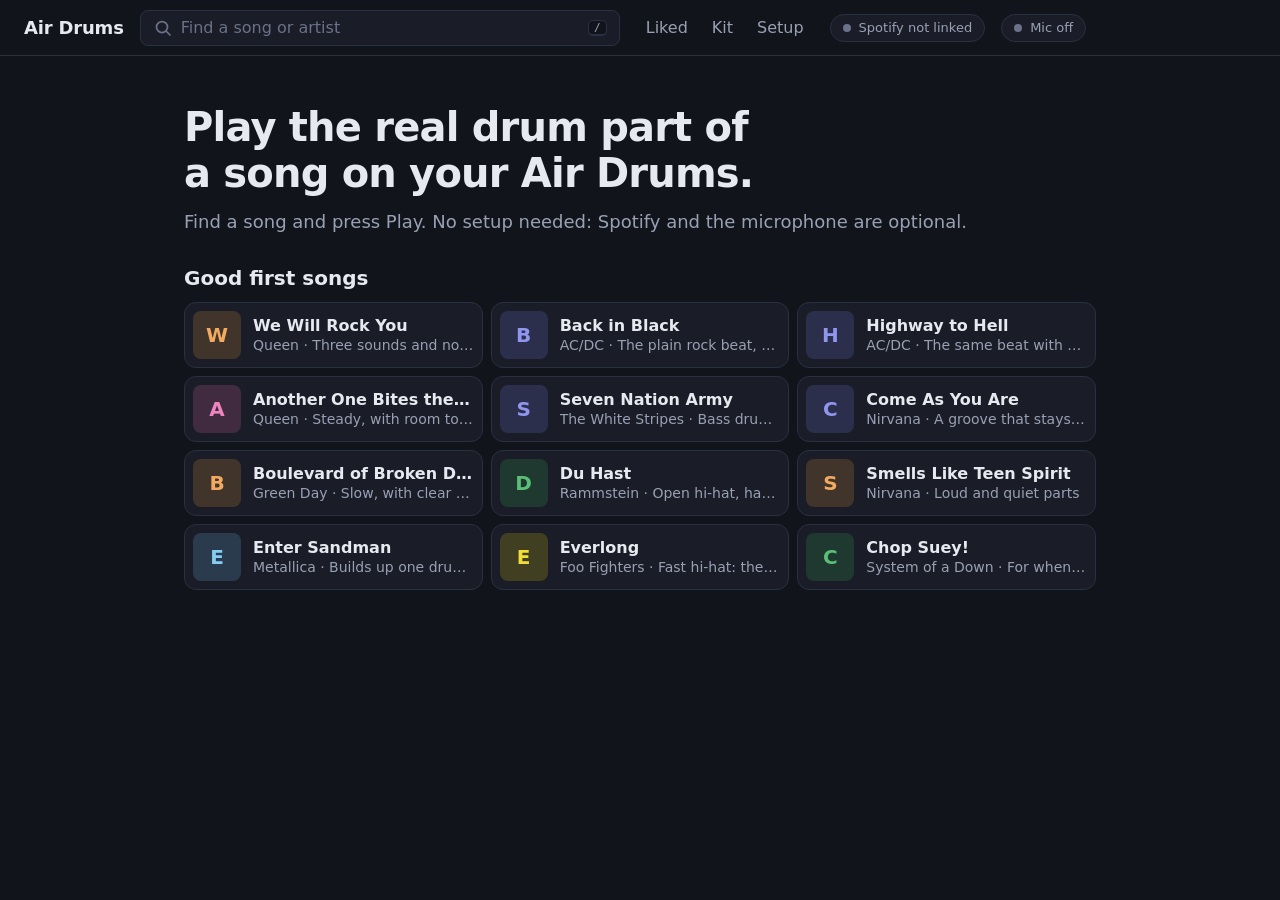
==== commit 094439a9: "Rebuild the site around songs: search, Liked, a page per song, one play screen, Learn The menu of fi" ====
--- a/index.html
+++ b/index.html
@@ -4,119 +4,77 @@
   <meta charset="utf-8">
   <meta name="viewport" content="width=device-width, initial-scale=1">
   <title>Air Drums</title>
-  <meta name="description" content="Play the real drum part of the song Spotify is playing, on the Fresh 'n Rebel Air Drums.">
+  <meta name="description" content="Play and learn the real drum part of a song on the Fresh 'n Rebel Air Drums.">
+  <meta name="theme-color" content="#12141b">
+  <link rel="icon" href="data:image/svg+xml,%3Csvg xmlns='http://www.w3.org/2000/svg' viewBox='0 0 32 32'%3E%3Crect width='32' height='32' rx='7' fill='%2312141b'/%3E%3Ccircle cx='8' cy='11' r='3.5' fill='%236ec6f5'/%3E%3Ccircle cx='16' cy='11' r='3.5' fill='%23f06bb0'/%3E%3Ccircle cx='24' cy='11' r='3.5' fill='%23f59a3c'/%3E%3Ccircle cx='8' cy='21' r='3.5' fill='%2335b558'/%3E%3Ccircle cx='16' cy='21' r='3.5' fill='%23f5d90a'/%3E%3Ccircle cx='24' cy='21' r='3.5' fill='%237a80f0'/%3E%3C/svg%3E">
   <link rel="stylesheet" href="css/style.css">
 </head>
 <body>
 
-<main id="menu" class="view">
-  <h1>Air Drums</h1>
-  <p class="lead">Play the real drum part of the song Spotify is playing.</p>
-  <a class="card card-main" href="#/tab">
-    <svg class="art art-tab" viewBox="0 0 600 150" aria-hidden="true">
-      <g stroke="#2b3040" stroke-width="1.5">
-        <line x1="0" y1="30" x2="600" y2="30"/><line x1="0" y1="60" x2="600" y2="60"/>
-        <line x1="0" y1="90" x2="600" y2="90"/><line x1="0" y1="120" x2="600" y2="120"/>
-      </g>
-      <g stroke="#4a5068" stroke-width="2"><line x1="250" y1="22" x2="250" y2="128"/><line x1="490" y1="22" x2="490" y2="128"/></g>
-      <line x1="120" y1="12" x2="120" y2="138" stroke="#e7e9f0" stroke-width="2"/>
-      <g stroke="#6ec6f5" stroke-width="4" stroke-linecap="round"><path d="M243 23l14 14M257 23l-14 14"/></g>
-      <g stroke="#35b558" stroke-width="4" stroke-linecap="round">
-        <path d="M133 53l14 14M147 53l-14 14M193 53l14 14M207 53l-14 14M313 53l14 14M327 53l-14 14M373 53l14 14M387 53l-14 14M433 53l14 14M447 53l-14 14M543 53l14 14M557 53l-14 14"/>
-      </g>
-      <g fill="#f5d90a"><circle cx="200" cy="90" r="9"/><circle cx="320" cy="90" r="9"/><circle cx="440" cy="90" r="9"/><circle cx="560" cy="90" r="9"/></g>
-      <g fill="#e9e9ee"><circle cx="140" cy="120" r="10"/><circle cx="250" cy="120" r="10"/><circle cx="380" cy="120" r="10"/><circle cx="490" cy="120" r="10"/></g>
-    </svg>
-    <h2>Tab</h2>
-    <p>The drum part written out like a tab: one line per drum, bars and beats, scrolling under a play line.</p>
-  </a>
-  <div class="cards">
-    <a class="card" href="#/drums">
-      <div class="art art-kit" aria-hidden="true">
-        <i style="--c:#6ec6f5"></i><i style="--c:#f06bb0"></i><i style="--c:#f59a3c"></i>
-        <i style="--c:#35b558"></i><i style="--c:#f5d90a"></i><i style="--c:#7a80f0"></i>
-      </div>
-      <h2>Drums</h2>
-      <p>Your kit, laid out like the real one. A ring closes in on the drum to hit.</p>
-    </a>
-    <a class="card" href="#/colors">
-      <div class="art art-lanes" aria-hidden="true">
-        <i style="--c:#35b558"></i><i style="--c:#6ec6f5"></i><i style="--c:#f5d90a"></i>
-        <i style="--c:#f06bb0"></i><i style="--c:#7a80f0"></i><i style="--c:#f59a3c"></i>
-      </div>
-      <h2>Colors</h2>
-      <p>Six lanes in your sticks' LED colours. Notes fall, hit them on the line.</p>
-    </a>
-    <a class="card" href="#/taiko">
-      <svg class="art art-taiko" viewBox="0 0 300 150" aria-hidden="true">
-        <rect x="0" y="34" width="300" height="66" fill="#171a22"/>
-        <rect x="0" y="108" width="300" height="26" fill="#14171e"/>
-        <line x1="205" y1="34" x2="205" y2="100" stroke="#3a4054" stroke-width="2"/>
-        <circle cx="42" cy="67" r="25" fill="#12141b" stroke="#e7e9f0" stroke-width="3"/>
-        <circle cx="42" cy="121" r="9" fill="#12141b" stroke="#e7e9f0" stroke-width="2"/>
-        <g fill="#f4f5f8"><circle cx="262" cy="67" r="22"/><circle cx="205" cy="67" r="22"/><circle cx="150" cy="67" r="22"/><circle cx="95" cy="67" r="22"/></g>
-        <circle cx="262" cy="67" r="18.5" fill="#6ec6f5"/>
-        <circle cx="205" cy="67" r="18.5" fill="#f06bb0"/>
-        <path d="M150 48.5a18.5 18.5 0 0 0 0 37z" fill="#35b558"/><path d="M150 48.5a18.5 18.5 0 0 1 0 37z" fill="#f5d90a"/>
-        <circle cx="95" cy="67" r="18.5" fill="#35b558"/>
-        <g fill="#e9e9ee"><circle cx="95" cy="121" r="7"/><circle cx="205" cy="121" r="7"/></g>
-      </svg>
-      <h2>Taiko</h2>
-      <p>One track. Notes ride in from the right, hit them on the circle.</p>
-    </a>
-    <a class="card" href="#/mania">
-      <svg class="art art-mania" viewBox="0 0 300 150" aria-hidden="true">
-        <g transform="translate(-75 0) scale(1.5 1)">
-        <g>
-          <rect x="80" y="0" width="20" height="150" fill="#0f1117"/><rect x="100" y="0" width="20" height="150" fill="#12141b"/>
-          <rect x="120" y="0" width="20" height="150" fill="#0f1117"/><rect x="140" y="0" width="20" height="150" fill="#181b24"/>
-          <rect x="160" y="0" width="20" height="150" fill="#0f1117"/><rect x="180" y="0" width="20" height="150" fill="#12141b"/>
-          <rect x="200" y="0" width="20" height="150" fill="#0f1117"/>
-        </g>
-        <g stroke="#4a5068" stroke-width="2"><line x1="80" y1="0" x2="80" y2="150"/><line x1="220" y1="0" x2="220" y2="150"/></g>
-        <line x1="80" y1="52" x2="220" y2="52" stroke="#3a4054" stroke-width="1.5"/>
-        <rect x="82" y="96" width="16" height="7" rx="2" fill="#35b558"/><rect x="82" y="52" width="16" height="7" rx="2" fill="#35b558"/>
-        <rect x="82" y="10" width="16" height="7" rx="2" fill="#35b558"/><rect x="102" y="30" width="16" height="7" rx="2" fill="#6ec6f5"/>
-        <rect x="122" y="74" width="16" height="7" rx="2" fill="#f5d90a"/><rect x="142" y="96" width="16" height="7" rx="2" fill="#e9e9ee"/>
-        <rect x="142" y="30" width="16" height="7" rx="2" fill="#e9e9ee"/><rect x="162" y="62" width="16" height="7" rx="2" fill="#f06bb0"/>
-        <rect x="182" y="40" width="16" height="7" rx="2" fill="#7a80f0"/><rect x="202" y="84" width="16" height="7" rx="2" fill="#f59a3c"/>
-        <rect x="80" y="118" width="140" height="3" fill="#e7e9f0"/>
-        <g>
-          <rect x="81" y="123" width="18" height="27" fill="#35b558"/><rect x="101" y="123" width="18" height="27" fill="#171a22"/>
-          <rect x="121" y="123" width="18" height="27" fill="#171a22"/><rect x="141" y="123" width="18" height="27" fill="#171a22"/>
-          <rect x="161" y="123" width="18" height="27" fill="#171a22"/><rect x="181" y="123" width="18" height="27" fill="#171a22"/>
-          <rect x="201" y="123" width="18" height="27" fill="#171a22"/>
-        </g>
-        </g>
-      </svg>
-      <h2>Mania</h2>
-      <p>Seven fast columns, bass drum in the middle. Hit the notes on the line.</p>
-    </a>
-  </div>
-  <a class="maplink" href="#/map"><b>Where is each drum?</b><span>See the kit map →</span></a>
-  <p class="status"><span id="menuSpotify"></span> · <span id="menuMic"></span> · <a href="#/setup">Setup</a></p>
+<header id="top" class="top">
+  <a class="brand" href="#/">Air Drums</a>
+  <form id="searchForm" class="field" role="search">
+    <svg class="icon" viewBox="0 0 20 20" width="20" height="20" aria-hidden="true"><circle cx="9" cy="9" r="5.5"/><path d="M13.5 13.5L17 17"/></svg>
+    <input id="search" type="search" placeholder="Find a song or artist" autocomplete="off" spellcheck="false" aria-label="Find a song or artist">
+    <kbd>/</kbd>
+  </form>
+  <nav>
+    <a href="#/liked">Liked</a>
+    <a href="#/map">Kit</a>
+    <a href="#/setup">Setup</a>
+  </nav>
+  <a class="chip" id="chipSpotify" href="#/setup"><i class="dot"></i><span>Spotify not linked</span></a>
+  <a class="chip" id="chipMic" href="#/setup"><i class="dot"></i><span>Mic off</span></a>
+</header>
+
+<main id="home" class="view page">
+  <section id="hero" class="hero" hidden>
+    <h1>Play the real drum part of a song on your Air Drums.</h1>
+    <p class="lead">Find a song and press Play. No setup needed: Spotify and the microphone are optional.</p>
+  </section>
+  <div id="now" class="card nowbar" hidden></div>
+  <div id="continue" class="card nowbar" hidden></div>
+  <section id="results" class="list" hidden></section>
+  <section id="lists">
+    <div class="seg tabs"><button id="tabLiked" type="button">Liked</button><button id="tabRecent" type="button">Recent</button></div>
+    <div id="list" class="list"></div>
+  </section>
+  <section id="startersBox">
+    <h2>Good first songs</h2>
+    <div id="starters" class="starters"></div>
+  </section>
+</main>
+
+<main id="song" class="view page" hidden>
+  <div id="songHead" class="songhead"></div>
+  <section id="songBody" class="list"></section>
 </main>
 
 <main id="play" class="view" hidden>
   <header class="bar">
-    <a class="back" href="#/">← Menu</a>
+    <a class="btn icon ghost" id="back" href="#/" title="Back (Esc)"><svg class="icon" viewBox="0 0 20 20" width="20" height="20" aria-hidden="true"><path d="M11.5 4.5L6 10l5.5 5.5M6 10h9"/></svg></a>
     <div class="song">
       <img id="art" alt="" hidden>
       <div><b id="title">No song yet</b><span id="artist"></span></div>
     </div>
-    <div class="tools">
-      <label>Chart <select id="chartPick" disabled></select></label>
-      <label>Level <select id="difficulty" disabled></select></label>
-      <span class="nudge" title="Move the notes earlier or later. Keys: [ and ]">
-        Sync <button id="offDown" type="button" aria-label="Notes earlier">−</button>
-        <output id="offset" title="Click to go back to the automatic line-up">0 ms</output>
-        <button id="offUp" type="button" aria-label="Notes later">+</button>
-      </span>
-      <button id="listen" type="button" title="With the mic on the notes line up with the song by themselves. Press this when they are far off: it searches wider.">Sync by ear</button>
-      <button id="restart" type="button">Restart</button>
-      <button id="micBtn" type="button">Mic off</button>
-    </div>
+    <button id="heart" class="btn icon ghost heart" type="button" title="Like (H)" disabled></button>
+    <div id="views" class="seg" title="View (V)"></div>
+    <button id="syncChip" class="chip" type="button" popovertarget="syncPop" title="Sync: the notes against the music"><span>Sync</span><output id="offset">0 ms</output></button>
+    <button id="micBtn" class="chip" type="button" title="Microphone (M)"><i class="dot"></i><span>Mic off</span></button>
+    <button id="moreBtn" class="btn icon ghost" type="button" popovertarget="morePop" title="More"><svg class="icon solid" viewBox="0 0 20 20" width="20" height="20" aria-hidden="true"><circle cx="4.5" cy="10" r="1.4"/><circle cx="10" cy="10" r="1.4"/><circle cx="15.5" cy="10" r="1.4"/></svg></button>
   </header>
+  <div id="syncPop" popover class="popover">
+    <p class="soft small">Moves the notes earlier or later against the music you hear. Keys: <kbd>[</kbd> and <kbd>]</kbd>, with Shift for bigger steps. With the mic on the notes line up by themselves.</p>
+    <div class="row"><button id="offDown" class="btn" type="button">− Earlier</button><button id="offUp" class="btn" type="button">+ Later</button></div>
+    <div class="row"><button id="listen" class="btn" type="button">Sync by ear</button><button id="offReset" class="btn ghost" type="button">Back to automatic</button></div>
+  </div>
+  <div id="morePop" popover class="popover">
+    <label class="pick">Version <select id="chartPick" disabled></select></label>
+    <label class="pick">Level <select id="difficulty" disabled></select></label>
+    <div class="row"><a class="btn" href="#/map">Kit map</a><a class="btn" href="#/setup">Setup</a></div>
+    <p class="soft small">Drum keys: <kbd>Q</kbd> <kbd>W</kbd> <kbd>E</kbd> top row, <kbd>A</kbd> <kbd>S</kbd> <kbd>D</kbd> bottom row, <kbd>Z</kbd> left foot, <kbd>Space</kbd> right foot.<br>Also: <kbd>V</kbd> view, <kbd>H</kbd> like, <kbd>M</kbd> mic, <kbd>Esc</kbd> back. Open hi-hat (left foot up) is drawn with a ring, hollow or dashed.</p>
+  </div>
+  <div id="strip" class="pstrip" hidden></div>
   <div class="strip">
     <div class="lyrics"><p id="line"></p><p id="nextLine"></p></div>
     <div class="hud">
@@ -127,24 +85,14 @@
   </div>
   <div class="stage">
     <canvas id="stage"></canvas>
-    <p id="notice" class="notice" hidden></p>
-    <form id="manual" class="manual" hidden>
-      <p>Spotify isn't linked, so type a song and start the clock yourself. <a href="#/setup">Link Spotify</a> to have it follow along.</p>
-      <div class="row"><input id="q" placeholder="song and artist" autocomplete="off" required><button>Find chart</button></div>
-      <ul id="results"></ul>
-    </form>
-  </div>
-  <footer class="keys">
-    <span>Test keys: <kbd>Q</kbd> <kbd>W</kbd> <kbd>E</kbd> top row, <kbd>A</kbd> <kbd>S</kbd> <kbd>D</kbd> bottom row, <kbd>Z</kbd> left foot, <kbd>Space</kbd> right foot</span>
-    <span><kbd>[</kbd> <kbd>]</kbd> sync</span>
-    <span>Open hi-hat (left foot up): a ring over the note, hollow, or dashed</span>
-    <a href="#/map">Kit map</a>
-    <span id="manualKeys" hidden><kbd>Enter</kbd> start / pause · <kbd>←</kbd> <kbd>→</kbd> 5 s · <kbd>Home</kbd> start over</span>
-  </footer>
-</main>
-
-<main id="map" class="view" hidden>
-  <a class="back" href="#/">← Menu</a>
+    <div id="count" class="count" hidden></div>
+    <div id="notice" class="notice" hidden><p id="noticeText"></p><div id="noticeBtns" class="row"></div></div>
+    <div id="done" class="results" hidden></div>
+  </div>
+  <footer id="dock" class="dock"></footer>
+</main>
+
+<main id="map" class="view page" hidden>
   <h1>Kit map</h1>
   <p class="lead">Six zones in the air in front of you, two rows of three, and one pedal under each foot. The LED on the stick shows the colour of the zone it's pointing at.</p>
 
@@ -242,12 +190,11 @@
     <li><b>Red LED</b> means the stick is out of range. Bring it back into one of the six zones.</li>
     <li><b>Left foot</b> is the hi-hat pedal. Putting it down plays the hi-hat. Where it rests changes the stick's Hi-Hat zone: foot flat is a closed hi-hat, foot raised is an open one.</li>
     <li><b>Right foot</b> is the bass drum. Raise it, then put it down flat.</li>
-    <li>The <a href="#/drums">Drums</a> page uses this same layout. The <a href="#/colors">Colors</a>, <a href="#/taiko">Taiko</a> and <a href="#/mania">Mania</a> pages use the LED colours.</li>
+    <li>On the play screen the Drums view uses this same layout. The Colors, Taiko and Mania views use the LED colours.</li>
   </ul>
 </main>
 
-<main id="setup" class="view" hidden>
-  <a class="back" href="#/">← Menu</a>
+<main id="setup" class="view page" hidden>
   <h1>Setup</h1>
 
   <section>
@@ -285,7 +232,21 @@
     <div id="teach" class="teach"></div>
     <div class="row"><button id="forget" type="button">Forget all</button><span id="teachState" class="state"></span></div>
   </section>
-</main>
+
+  <section>
+    <h2>4. Sound <span class="soft">(for Play and Learn without Spotify)</span></h2>
+    <p>Play and Learn use the site's own drum sounds and a click, made in your browser. Nothing is downloaded.</p>
+    <div class="row"><button id="testSound" type="button">Test sound</button><span class="state">You should hear a bass drum, a snare, hi-hats, two toms, a crash and a ride.</span></div>
+    <p class="hint">If the microphone is on and hears the site's drums through your speakers, it counts them as your hits. Use headphones, or turn Guide off while you want a score.</p>
+  </section>
+
+  <section>
+    <h2>Not tried on a real kit yet</h2>
+    <p class="hint">Scoring by microphone, line-up by ear, the Spotify link and the Learn mode's scoring were only tested with stand-ins: a recording as the microphone, the keyboard as the drums. If something is off with your kit, that is the first place to look. The previous version is still at <a href="v1/">v1</a>.</p>
+  </section>
+</main>
+
+<div id="toast" class="toast" role="status" hidden></div>
 
 <script>
   // Always run the newest files (see sw.js). The first time a browser gets the
@@ -302,3 +263,4 @@
 <script type="module" src="js/main.js"></script>
 </body>
 </html>
+
--- a/css/style.css
+++ b/css/style.css
@@ -1,28 +1,49 @@
+/* Air Drums. One look for every screen: a dark, calm panel. The six LED
+   colours of the sticks are the only strong colours and always mean a drum. */
+
 :root {
   --bg: #12141b;
   --panel: #1a1d27;
+  --panel-2: #222634;
   --line: #2b3040;
+  --line-strong: #3a4054;
   --text: #e7e9f0;
   --soft: #9aa0b4;
+  --faint: #6b7188;
   --accent: #f5d90a;
+  --accent-ink: #14151a;
+  --good: #35b558;
+  --warn: #f5a742;
+  --bad: #f0606a;
   color-scheme: dark;
 }
 
 * { box-sizing: border-box; }
-
 html, body { height: 100%; }
-
 body {
   margin: 0;
   background: var(--bg);
   color: var(--text);
   font: 16px/1.5 system-ui, -apple-system, "Segoe UI", sans-serif;
 }
+body.playing { overflow: hidden; }
 
 a { color: var(--text); }
 h1, h2 { line-height: 1.15; margin: 0; text-wrap: balance; }
+h2 { font-size: 20px; }
 p { margin: 0; }
 [hidden] { display: none !important; }
+.soft { color: var(--soft); font-weight: 400; }
+.small { font-size: 13px; }
+.grow { flex: 1 1 0; min-width: 0; display: flex; flex-direction: column; }
+.between { display: flex; flex-wrap: wrap; align-items: center; justify-content: space-between; gap: 8px 16px; }
+.row-flex, .row { display: flex; flex-wrap: wrap; align-items: center; gap: 8px; }
+:focus-visible { outline: 2px solid var(--accent); outline-offset: 2px; }
+
+.icon { fill: none; stroke: currentColor; stroke-width: 1.75; stroke-linecap: round; stroke-linejoin: round; flex: none; }
+.icon.solid { fill: currentColor; stroke: none; }
+
+/* ---- controls ---- */
 
 button, select, input {
   font: inherit;
@@ -33,19 +54,47 @@
   padding: 6px 12px;
 }
 button { cursor: pointer; }
-button:hover, select:hover { border-color: var(--soft); }
+button:hover, select:hover { border-color: var(--line-strong); }
 button:disabled, select:disabled { opacity: 0.45; cursor: default; }
-button.on { background: var(--accent); border-color: var(--accent); color: #14151a; }
-:focus-visible { outline: 2px solid var(--accent); outline-offset: 2px; }
+
+.btn {
+  display: inline-flex;
+  align-items: center;
+  justify-content: center;
+  gap: 8px;
+  min-height: 36px;
+  padding: 0 12px;
+  background: var(--panel);
+  border: 1px solid var(--line);
+  border-radius: 8px;
+  color: var(--text);
+  text-decoration: none;
+  white-space: nowrap;
+  cursor: pointer;
+  transition: border-color 0.14s ease-out, background 0.14s ease-out;
+}
+.btn:hover { border-color: var(--line-strong); background: var(--panel-2); }
+.btn:active { background: var(--panel-2); }
+.btn.primary { background: var(--accent); border-color: var(--accent); color: var(--accent-ink); font-weight: 600; }
+.btn.primary:hover { background: #ffe53b; border-color: #ffe53b; }
+.btn.on { border-color: var(--accent); color: var(--accent); }
+.btn.ghost { background: none; border-color: transparent; }
+.btn.ghost:hover { background: var(--panel-2); }
+.btn.icon { width: 36px; padding: 0; }
+.btn.big { min-height: 48px; padding: 0 20px; font-size: 17px; }
+.btn.big.icon { width: 48px; padding: 0; }
+.heart.on { color: var(--bad); }
 
 kbd {
-  font: 12px ui-monospace, Consolas, monospace;
+  font: 11px ui-monospace, Consolas, monospace;
   border: 1px solid var(--line);
   border-bottom-width: 2px;
   border-radius: 5px;
-  padding: 1px 6px;
-  background: var(--panel);
-}
+  padding: 0 5px;
+  background: var(--bg);
+  color: var(--soft);
+}
+.btn.primary kbd { background: none; border-color: rgb(0 0 0 / 0.3); color: var(--accent-ink); }
 
 code {
   font: 14px ui-monospace, Consolas, monospace;
@@ -56,87 +105,218 @@
   overflow-wrap: anywhere;
 }
 
-.back { text-decoration: none; color: var(--soft); white-space: nowrap; }
-.back:hover { color: var(--text); }
-.soft { color: var(--soft); font-weight: 400; }
-
-/* ---- menu ---- */
-
-#menu {
-  min-height: 100%;
-  max-width: 880px;
-  margin: 0 auto;
-  padding: 9vh 16px 40px;
-  display: flex;
-  flex-direction: column;
-  gap: 14px;
-}
-#menu h1 { font-size: clamp(40px, 8vw, 72px); letter-spacing: -0.03em; }
+.chip {
+  display: inline-flex;
+  align-items: center;
+  gap: 8px;
+  height: 28px;
+  padding: 0 12px;
+  border: 1px solid var(--line);
+  border-radius: 999px;
+  background: var(--panel);
+  color: var(--soft);
+  font-size: 13px;
+  text-decoration: none;
+  white-space: nowrap;
+  cursor: pointer;
+}
+.chip:hover { border-color: var(--line-strong); color: var(--text); }
+.chip .dot { width: 8px; height: 8px; border-radius: 50%; background: var(--faint); flex: none; }
+.chip.on { color: var(--text); }
+.chip.on .dot { background: var(--good); }
+.chip.warn output { color: var(--warn); }
+.chip output { color: var(--text); font-variant-numeric: tabular-nums; }
+
+.seg {
+  display: inline-flex;
+  padding: 3px;
+  gap: 2px;
+  background: var(--panel);
+  border: 1px solid var(--line);
+  border-radius: 10px;
+}
+.seg button { border: 0; background: none; color: var(--soft); border-radius: 7px; padding: 4px 12px; font-size: 14px; }
+.seg button:hover { color: var(--text); }
+.seg button.on { background: var(--panel-2); color: var(--text); font-weight: 600; }
+
+.card { background: var(--panel); border: 1px solid var(--line); border-radius: 12px; padding: 16px; }
+.badge { font-size: 12px; line-height: 20px; padding: 0 8px; border-radius: 999px; background: var(--panel-2); color: var(--soft); white-space: nowrap; }
+.badge.warn { color: var(--warn); }
+.pick { display: flex; align-items: center; gap: 8px; color: var(--soft); font-size: 14px; }
+.pick select { max-width: min(320px, 70vw); }
+
+.popover {
+  inset: 54px 12px auto auto;
+  margin: 0;
+  width: min(380px, calc(100vw - 24px));
+  padding: 16px;
+  background: var(--panel);
+  color: var(--text);
+  border: 1px solid var(--line-strong);
+  border-radius: 12px;
+  box-shadow: 0 12px 32px rgb(0 0 0 / 0.45);
+}
+.popover:popover-open { display: flex; flex-direction: column; gap: 12px; }
+
+.toast {
+  position: fixed;
+  left: 50%;
+  bottom: 68px;
+  transform: translateX(-50%);
+  z-index: 20;
+  display: flex;
+  align-items: center;
+  gap: 12px;
+  max-width: calc(100vw - 32px);
+  padding: 10px 16px;
+  background: var(--panel-2);
+  border: 1px solid var(--line-strong);
+  border-radius: 12px;
+  box-shadow: 0 12px 32px rgb(0 0 0 / 0.45);
+}
+
+/* ---- top bar ---- */
+
+.top {
+  position: sticky;
+  top: 0;
+  z-index: 10;
+  display: flex;
+  align-items: center;
+  gap: 16px;
+  height: 56px;
+  padding: 0 24px;
+  background: var(--bg);
+  border-bottom: 1px solid var(--line);
+}
+.brand { font-weight: 700; font-size: 18px; text-decoration: none; white-space: nowrap; letter-spacing: -0.01em; }
+.top nav { display: flex; gap: 4px; }
+.top nav a { color: var(--soft); text-decoration: none; padding: 6px 10px; border-radius: 8px; }
+.top nav a:hover { color: var(--text); background: var(--panel); }
+
+.field {
+  flex: 1 1 200px;
+  max-width: 480px;
+  display: flex;
+  align-items: center;
+  gap: 8px;
+  height: 36px;
+  padding: 0 12px;
+  background: var(--panel);
+  border: 1px solid var(--line);
+  border-radius: 8px;
+  color: var(--faint);
+}
+.field:focus-within { border-color: var(--accent); color: var(--text); }
+.field input { flex: 1; min-width: 0; border: 0; padding: 0; background: none; outline: none; }
+.field input::placeholder { color: var(--faint); }
+.field input::-webkit-search-cancel-button { display: none; }
+.field:focus-within kbd { display: none; }
+
+/* ---- pages ---- */
+
+.page { max-width: 960px; margin: 0 auto; padding: 24px 24px 72px; display: flex; flex-direction: column; gap: 24px; }
+.page section { display: flex; flex-direction: column; gap: 12px; }
+
+.hero { padding: 24px 0 8px; }
+.hero h1 { font-size: clamp(28px, 5vw, 40px); letter-spacing: -0.02em; max-width: 18em; }
 .lead { color: var(--soft); font-size: 18px; }
 
-.cards {
+.nowbar { display: flex; align-items: center; gap: 12px; }
+.nowbar .row-text { flex: 1 1 0; }
+.tabs { align-self: flex-start; }
+
+.list { display: flex; flex-direction: column; gap: 2px; }
+.list h2 { margin: 12px 0 6px; }
+.list > p { padding: 0 8px 6px; }
+.row {
+  display: flex;
+  flex-wrap: nowrap;
+  align-items: center;
+  gap: 12px;
+  min-height: 56px;
+  padding: 4px 8px;
+  border-radius: 10px;
+  text-decoration: none;
+}
+a.row:hover, a.row:focus-visible { background: var(--panel-2); }
+.row-text { flex: 1 1 0; min-width: 0; display: flex; flex-direction: column; line-height: 1.3; }
+.row-text b, .row-text span { white-space: nowrap; overflow: hidden; text-overflow: ellipsis; }
+.row-text span { color: var(--soft); font-size: 14px; }
+.row-time, .row-note { color: var(--soft); font-size: 14px; font-variant-numeric: tabular-nums; white-space: nowrap; }
+
+.tile {
+  position: relative;
+  flex: none;
+  width: 48px;
+  height: 48px;
+  border-radius: 8px;
+  overflow: hidden;
   display: grid;
-  grid-template-columns: repeat(auto-fit, minmax(300px, 1fr));
-  gap: 16px;
-}
-.card-main { margin-top: 22px; border-color: var(--soft); }
-.card-main h2 { font-size: 32px; }
-.art-tab { display: block; width: 100%; height: auto; aspect-ratio: 4 / 1; padding: 0; }
-.card {
-  display: flex;
-  flex-direction: column;
-  gap: 8px;
-  padding: 18px;
-  background: var(--panel);
-  border: 1px solid var(--line);
-  border-radius: 16px;
+  place-items: center;
+  background: color-mix(in srgb, var(--c, var(--line)) 18%, var(--panel));
+  color: color-mix(in srgb, var(--c, var(--soft)) 80%, var(--text));
+}
+.tile b { font-size: 20px; }
+.tile img { position: absolute; inset: 0; width: 100%; height: 100%; object-fit: cover; opacity: 0; transition: opacity 0.16s ease-out; }
+.tile img.in { opacity: 1; }
+.tile.big { width: 64px; height: 64px; }
+.tile.big b { font-size: 26px; }
+.tile.huge { width: 160px; height: 160px; border-radius: 12px; }
+.tile.huge b { font-size: 64px; }
+
+.skeleton .tile, .skeleton b, .skeleton span { background: var(--panel-2); color: transparent; border-radius: 6px; }
+.skeleton b { width: 40%; }
+.skeleton span { width: 25%; margin-top: 6px; }
+
+.empty { display: flex; flex-direction: column; align-items: center; gap: 12px; padding: 32px 16px; color: var(--soft); text-align: center; text-wrap: balance; }
+
+.starters { display: grid; grid-template-columns: repeat(auto-fill, minmax(280px, 1fr)); gap: 8px; }
+.starter {
+  display: flex;
+  align-items: center;
+  gap: 12px;
+  padding: 8px;
+  background: var(--panel);
+  border: 1px solid var(--line);
+  border-radius: 12px;
   text-decoration: none;
-  transition: border-color 0.15s, transform 0.15s;
-}
-.card:hover { border-color: var(--soft); transform: translateY(-2px); }
-.card h2 { font-size: 26px; }
-.card p { color: var(--soft); }
-
-.art {
-  height: 150px;
-  border-radius: 10px;
-  background: var(--bg);
-  margin-bottom: 6px;
+  transition: border-color 0.14s ease-out;
+}
+.starter:hover { border-color: var(--line-strong); }
+
+/* ---- the page of one song ---- */
+
+.songhead { display: flex; flex-wrap: wrap; gap: 24px; align-items: flex-start; }
+.songhead .grow { gap: 8px; flex-basis: 320px; }
+.songhead h1 { font-size: clamp(26px, 4vw, 36px); letter-spacing: -0.02em; }
+.songhead .artist { color: var(--soft); font-size: 18px; text-decoration: none; align-self: flex-start; }
+.songhead .artist:hover { color: var(--text); text-decoration: underline; }
+.starts { display: flex; flex-wrap: wrap; gap: 8px; margin: 8px 0 4px; }
+
+.parts { display: grid; grid-template-columns: repeat(auto-fill, minmax(280px, 1fr)); gap: 8px; }
+.part {
   display: grid;
-  padding: 16px;
-}
-.art-kit { grid-template-columns: repeat(3, 1fr); place-items: center; }
-.art-kit i { width: 46px; height: 46px; border-radius: 50%; border: 4px solid var(--c); }
-.art-taiko, .art-mania { display: block; width: 100%; padding: 0; }
-.art-lanes { grid-template-columns: repeat(6, 1fr); gap: 6px; align-items: end; }
-.art-lanes i { height: 14px; border-radius: 7px; background: var(--c); }
-.art-lanes i:nth-child(1) { margin-bottom: 70px; }
-.art-lanes i:nth-child(2) { margin-bottom: 20px; }
-.art-lanes i:nth-child(3) { margin-bottom: 95px; }
-.art-lanes i:nth-child(4) { margin-bottom: 45px; }
-.art-lanes i:nth-child(5) { margin-bottom: 5px; }
-.art-lanes i:nth-child(6) { margin-bottom: 60px; }
-
-.maplink {
-  display: flex;
-  flex-wrap: wrap;
-  justify-content: space-between;
-  gap: 4px 16px;
-  padding: 14px 18px;
-  background: var(--panel);
-  border: 1px solid var(--line);
-  border-radius: 14px;
+  grid-template-columns: 28px 1fr auto;
+  align-items: center;
+  column-gap: 12px;
+  padding: 10px 12px;
+  background: var(--panel);
+  border: 1px solid var(--line);
+  border-radius: 12px;
   text-decoration: none;
 }
-.maplink:hover { border-color: var(--soft); }
-.maplink span { color: var(--soft); }
-
-.status { color: var(--soft); margin-top: 10px; }
+.part:hover { border-color: var(--line-strong); }
+.part b { white-space: nowrap; overflow: hidden; text-overflow: ellipsis; }
+.part .soft { grid-column: 2; font-size: 13px; }
+.part-n { grid-row: span 2; width: 28px; height: 28px; border-radius: 50%; display: grid; place-items: center; background: var(--panel-2); color: var(--soft); font-size: 13px; }
+.part-state { grid-column: 3; grid-row: 1 / span 2; display: flex; align-items: center; gap: 4px; color: var(--soft); font-size: 13px; }
+.part.done .part-n { background: var(--good); color: var(--accent-ink); }
+.part.done .part-state { color: var(--good); }
 
 /* ---- kit map ---- */
 
-#map { max-width: 980px; margin: 0 auto; padding: 24px 16px 60px; display: flex; flex-direction: column; gap: 16px; }
-#map h1 { font-size: 40px; }
+#map h1, #setup h1 { font-size: 28px; }
 .mapwrap {
   display: flex;
   flex-wrap: wrap;
@@ -175,113 +355,159 @@
 
 .bar {
   display: flex;
-  flex-wrap: wrap;
-  align-items: center;
-  gap: 8px 18px;
-  padding: 10px 16px;
+  align-items: center;
+  gap: 8px 12px;
+  min-height: 52px;
+  padding: 6px 12px;
   border-bottom: 1px solid var(--line);
 }
-.song { display: flex; align-items: center; gap: 10px; min-width: 0; flex: 1 1 200px; }
-.song img { width: 40px; height: 40px; border-radius: 6px; }
+.song { display: flex; align-items: center; gap: 10px; min-width: 0; flex: 1 1 120px; }
+.song img { width: 36px; height: 36px; border-radius: 6px; flex: none; }
 .song div { display: flex; flex-direction: column; min-width: 0; line-height: 1.25; }
 .song b, .song span { white-space: nowrap; overflow: hidden; text-overflow: ellipsis; }
-.song span { color: var(--soft); font-size: 14px; }
-
-.tools { display: flex; flex-wrap: wrap; align-items: center; gap: 8px 12px; font-size: 14px; }
-.tools label { color: var(--soft); display: flex; align-items: center; gap: 6px; }
-.tools select { max-width: 210px; }
-.nudge { color: var(--soft); display: flex; align-items: center; gap: 6px; }
-.nudge button { padding: 4px 10px; }
-.nudge output { color: var(--text); min-width: 150px; text-align: center; font-variant-numeric: tabular-nums; cursor: pointer; }
-
-.stage { position: relative; flex: 1; min-height: 0; }
-#stage { position: absolute; inset: 0; width: 100%; height: 100%; display: block; }
+.song span { color: var(--soft); font-size: 13px; }
+
+.pstrip { position: relative; display: flex; gap: 2px; height: 28px; padding: 4px 12px 0; }
+.pblock {
+  min-width: 0;
+  height: 24px;
+  padding: 0 6px;
+  border: 0;
+  border-radius: 5px;
+  background: var(--panel-2);
+  color: var(--soft);
+  font-size: 12px;
+  line-height: 24px;
+  overflow: hidden;
+}
+.pblock span { display: block; white-space: nowrap; overflow: hidden; text-overflow: clip; }
+.pblock:disabled { opacity: 1; cursor: default; }
+.pblock.empty { background: repeating-linear-gradient(135deg, var(--panel) 0 5px, transparent 5px 10px); }
+.pblock.done { background: color-mix(in srgb, var(--good) 30%, var(--panel)); color: var(--text); }
+.pblock.on { background: var(--text); color: var(--accent-ink); font-weight: 600; }
+.pblock:not(:disabled):hover { outline: 1px solid var(--line-strong); }
+#head { position: absolute; top: 2px; bottom: -2px; width: 2px; margin-left: 12px; background: var(--accent); border-radius: 1px; pointer-events: none; }
+.pstrip #head { left: 0; }
 
 .strip {
   display: flex;
   justify-content: space-between;
   align-items: flex-start;
   gap: 16px;
-  min-height: 76px;
-  padding: 10px 16px 0;
-}
-
+  min-height: 56px;
+  padding: 8px 16px 0;
+}
 .hud { text-align: right; font-variant-numeric: tabular-nums; white-space: nowrap; }
-#score { font-size: 34px; font-weight: 700; line-height: 1; }
+#score { font-size: 28px; font-weight: 700; line-height: 1; }
 #combo { color: var(--accent); font-weight: 600; display: inline; margin-right: 10px; }
 #acc { color: var(--soft); font-size: 14px; display: inline; }
-
 .lyrics { min-width: 0; }
 #line { font-size: 20px; font-weight: 600; white-space: nowrap; overflow: hidden; text-overflow: ellipsis; }
 #nextLine { color: var(--soft); font-size: 15px; white-space: nowrap; overflow: hidden; text-overflow: ellipsis; }
 
+.stage { position: relative; flex: 1; min-height: 0; }
+#stage { position: absolute; inset: 0; width: 100%; height: 100%; display: block; }
+
 .notice {
   position: absolute;
   left: 50%;
-  top: 42%;
+  top: 40%;
   transform: translate(-50%, -50%);
+  display: flex;
+  flex-direction: column;
+  align-items: center;
+  gap: 12px;
   max-width: min(90%, 560px);
-  padding: 12px 18px;
-  background: var(--panel);
-  border: 1px solid var(--line);
+  padding: 16px 20px;
+  background: var(--panel);
+  border: 1px solid var(--line-strong);
   border-radius: 12px;
+  box-shadow: 0 12px 32px rgb(0 0 0 / 0.45);
   text-align: center;
   text-wrap: balance;
 }
-
-.manual {
+.notice .row { justify-content: center; }
+.notice .row:empty { display: none; }
+
+.count {
   position: absolute;
   left: 50%;
-  top: 14%;
-  transform: translateX(-50%);
+  top: 38%;
+  transform: translate(-50%, -50%);
+  font-size: 160px;
+  font-weight: 700;
+  line-height: 1;
+  color: var(--text);
+  opacity: 0.9;
+  text-shadow: 0 4px 32px rgb(0 0 0 / 0.6);
+  pointer-events: none;
+}
+
+.results {
+  position: absolute;
+  left: 50%;
+  top: 50%;
+  transform: translate(-50%, -50%);
   width: min(92%, 560px);
-  padding: 16px;
-  background: var(--panel);
-  border: 1px solid var(--line);
-  border-radius: 14px;
+  max-height: 92%;
+  overflow: auto;
+  display: flex;
+  flex-direction: column;
+  gap: 12px;
+  padding: 24px;
+  background: var(--panel);
+  border: 1px solid var(--line-strong);
+  border-radius: 16px;
+  box-shadow: 0 12px 32px rgb(0 0 0 / 0.45);
+}
+.results h2 { font-size: 28px; }
+.bars { display: flex; flex-direction: column; gap: 4px; }
+.bar-row, .bars .bar { display: grid; grid-template-columns: minmax(90px, 30%) 1fr 44px; align-items: center; gap: 12px; padding: 3px 6px; border: 0; border-radius: 6px; min-height: 0; text-decoration: none; font-size: 14px; }
+.bars .bar:hover { background: var(--panel-2); }
+.bars .bar span { white-space: nowrap; overflow: hidden; text-overflow: ellipsis; }
+.bars .bar i { height: 8px; border-radius: 4px; background: var(--panel-2); overflow: hidden; }
+.bars .bar u { display: block; height: 100%; background: var(--soft); border-radius: 4px; }
+.bars .bar u.good { background: var(--good); }
+.bars .bar u.bad { background: var(--bad); }
+.bars .bar em { font-style: normal; color: var(--soft); text-align: right; font-variant-numeric: tabular-nums; }
+
+.dock {
+  display: flex;
+  flex-wrap: wrap;
+  align-items: center;
+  gap: 8px;
+  min-height: 52px;
+  padding: 8px 12px;
+  border-top: 1px solid var(--line);
+  font-size: 14px;
+}
+.dock .btn { min-height: 32px; padding: 0 10px; }
+.dock .btn.icon { width: 32px; padding: 0; }
+.dock .group { display: inline-flex; align-items: center; gap: 6px; }
+.dock output { font-variant-numeric: tabular-nums; min-width: 44px; text-align: center; }
+.dock .time { color: var(--soft); min-width: 80px; }
+.dock .partname { min-width: 96px; max-width: 200px; white-space: nowrap; overflow: hidden; text-overflow: ellipsis; }
+
+/* ---- setup ---- */
+
+#setup { max-width: 720px; }
+#setup section {
+  background: var(--panel);
+  border: 1px solid var(--line);
+  border-radius: 12px;
+  padding: 18px;
   display: flex;
   flex-direction: column;
   gap: 10px;
 }
-.manual p { color: var(--soft); font-size: 14px; }
-.manual ul { list-style: none; margin: 0; padding: 0; display: flex; flex-direction: column; gap: 6px; max-height: 40vh; overflow: auto; }
-.manual li button { width: 100%; text-align: left; }
-.manual li small { color: var(--soft); }
-
-.row { display: flex; flex-wrap: wrap; align-items: center; gap: 8px; }
-.row input { flex: 1 1 220px; min-width: 0; }
-
-.keys {
-  display: flex;
-  flex-wrap: wrap;
-  gap: 4px 22px;
-  padding: 8px 16px;
-  border-top: 1px solid var(--line);
-  color: var(--soft);
-  font-size: 13px;
-}
-
-/* ---- setup ---- */
-
-#setup { max-width: 720px; margin: 0 auto; padding: 24px 16px 60px; display: flex; flex-direction: column; gap: 18px; }
-#setup h1 { font-size: 40px; }
-#setup section {
-  background: var(--panel);
-  border: 1px solid var(--line);
-  border-radius: 14px;
-  padding: 18px;
-  display: flex;
-  flex-direction: column;
-  gap: 10px;
-}
 #setup section input, #setup section button { background: var(--bg); }
-#setup h2 { font-size: 20px; }
 #setup ol { margin: 0; padding-left: 20px; display: flex; flex-direction: column; gap: 6px; }
+#setup .row input { flex: 1 1 220px; min-width: 0; }
 .state { color: var(--soft); font-size: 14px; }
 .hint { color: var(--soft); font-size: 14px; }
 
 .meter { position: relative; height: 14px; background: var(--bg); border: 1px solid var(--line); border-radius: 7px; overflow: hidden; }
-#level { height: 100%; width: 0; background: #35b558; transition: width 0.06s linear; }
+#level { height: 100%; width: 0; background: var(--good); transition: width 0.06s linear; }
 #mark { position: absolute; top: 0; bottom: 0; width: 2px; background: var(--accent); }
 .slider { display: grid; grid-template-columns: 1fr auto; gap: 4px 10px; align-items: center; font-size: 14px; color: var(--soft); }
 .slider input { grid-column: 1; padding: 0; }
@@ -289,9 +515,26 @@
 
 .teach { display: flex; flex-wrap: wrap; gap: 8px; }
 .teach button { border-left: 6px solid var(--c); display: flex; align-items: center; gap: 8px; }
-.teach button.done::after { content: "✓"; color: #35b558; }
+.teach button.done::after { content: "✓"; color: var(--good); }
 .teach button.busy { border-color: var(--accent); border-left-color: var(--c); }
 
+/* ---- narrow windows ---- */
+
+@media (max-width: 900px) {
+  .top { padding: 0 12px; gap: 8px; }
+  .top .chip { display: none; }
+  .bar { flex-wrap: wrap; }
+  .bar .chip span:first-child:not(:only-child) { display: none; }
+}
+@media (max-width: 720px) {
+  .page { padding: 16px 16px 72px; }
+  .top nav a { padding: 6px; }
+  .tile.huge { width: 96px; height: 96px; }
+  .tile.huge b { font-size: 40px; }
+  .count { font-size: 96px; }
+  .row-time { display: none; }
+}
+
 @media (prefers-reduced-motion: reduce) {
-  .card, #level { transition: none; }
-}
+  * { transition: none !important; }
+}
